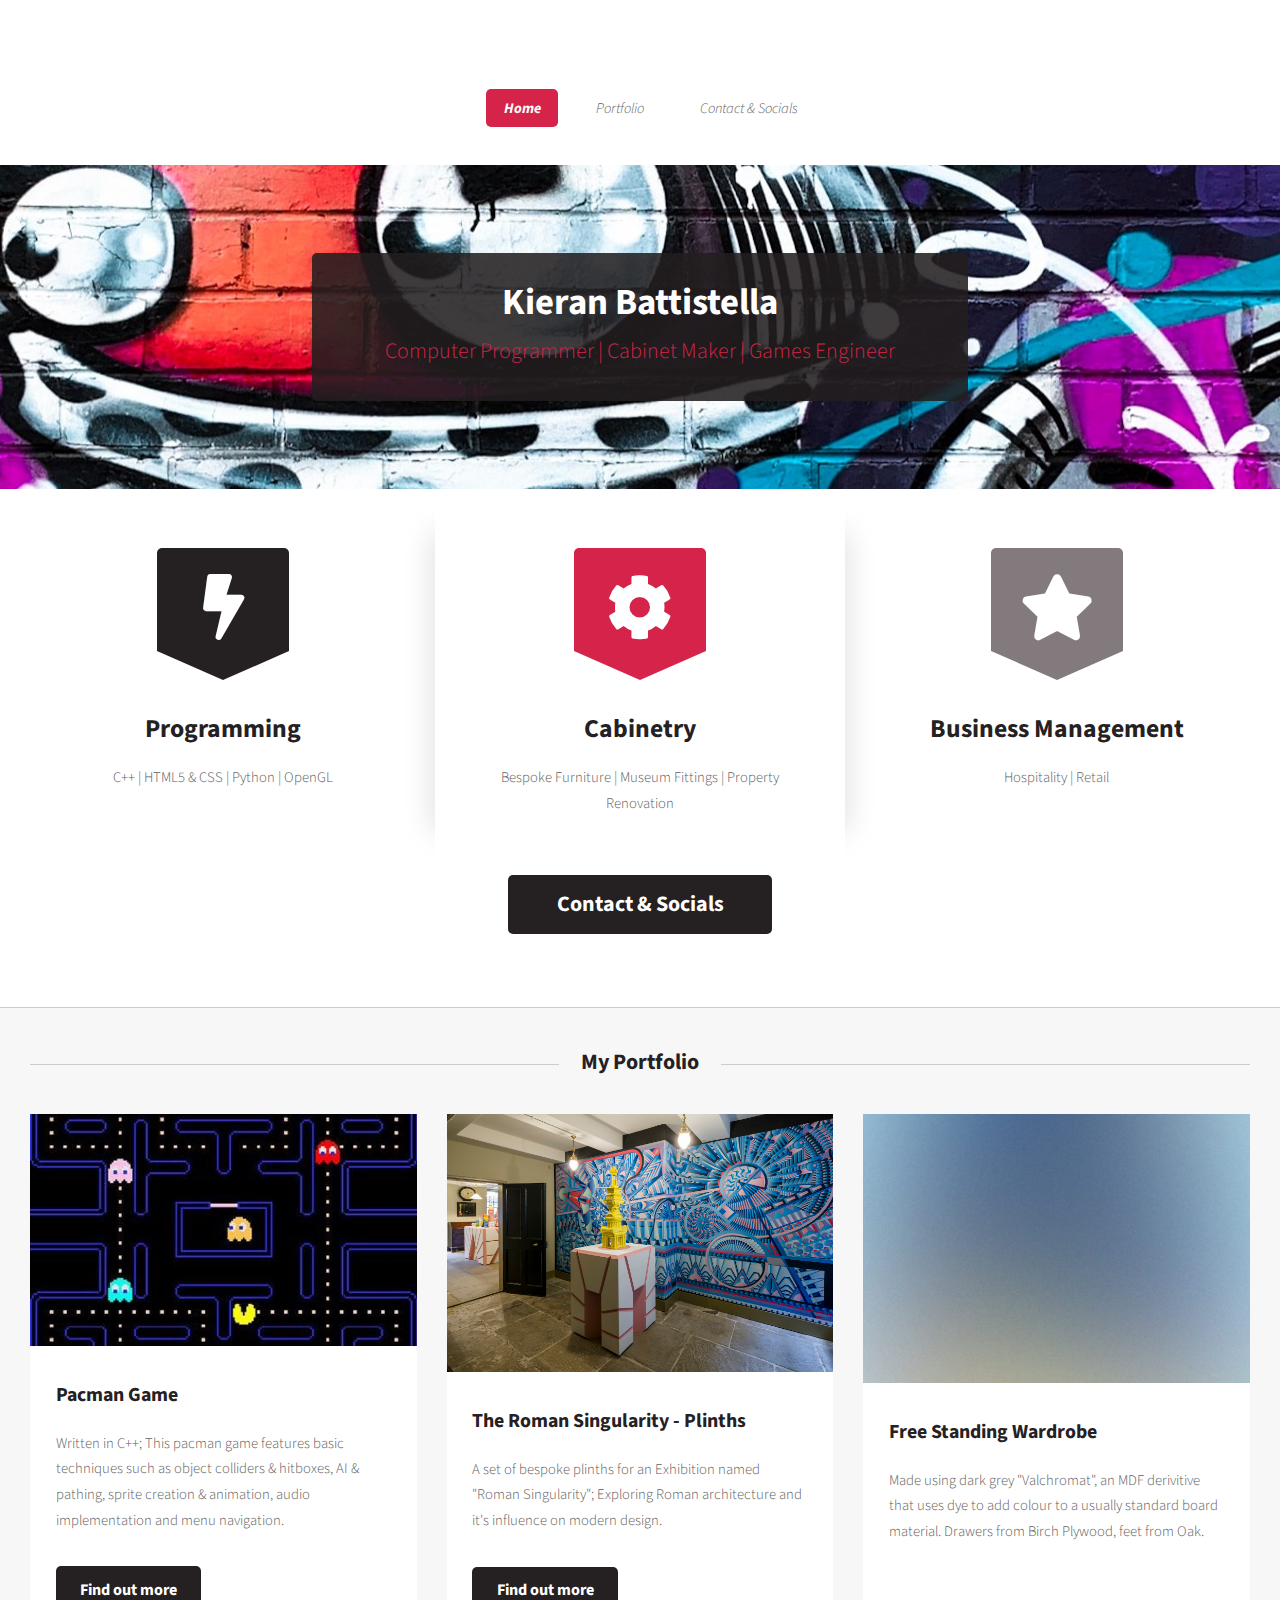
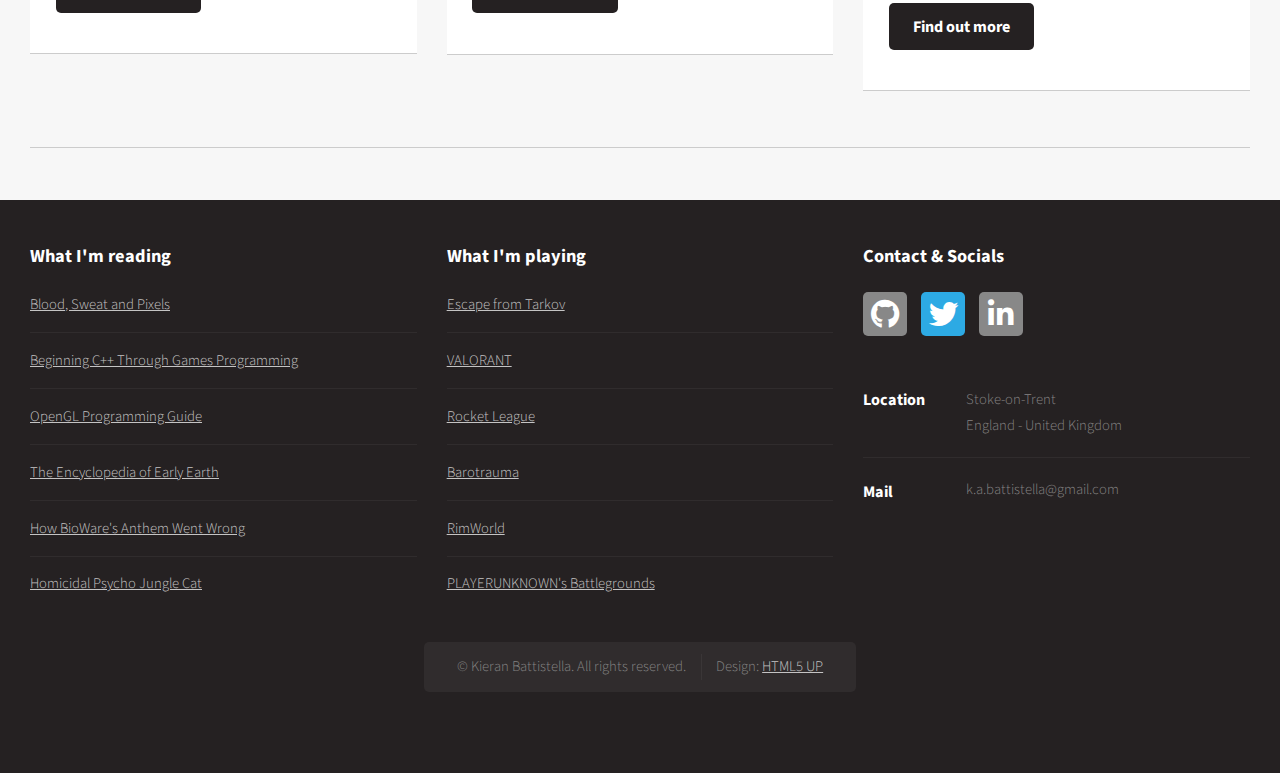
==== index.html @ e9d330db "Update index.html" ====
<!DOCTYPE HTML>
<!--
	Dopetrope by HTML5 UP
	html5up.net | @ajlkn
	Free for personal and commercial use under the CCA 3.0 license (html5up.net/license)
-->
<html>
	<head>
		<title>Kieran Battistella</title>
		<meta charset="utf-8" />
		<meta name="viewport" content="width=device-width, initial-scale=1, user-scalable=no" />
		<link rel="stylesheet" href="assets/css/main.css" />
	</head>
	<body class="homepage is-preload">
		<div id="page-wrapper">

			<!-- Header -->
				<section id="header">

					<!-- Logo -->
						<!--<h1><a href="index.html">Kieran Battistella</a></h1>-->

					<!-- Nav -->
						<nav id="nav">
							<ul>
								<li class="current"><a href="index.html">Home</a></li>
								<li>
									<a href="#portfolio link">Portfolio</a>
									<ul>
										<li><a href="pacman.html">Pacman Game - C++</a></li>
										<li><a href="romansingularity.html">The Roman Singularity - Plinths</a></li>
										<li>
											<a href="#">Other Cabinetry Endeavours</a>
											<ul>
												<li><a href="kitchensolution.html">Kitchen Solution</a></li>
												<li><a href="wardrobe1.html">Free-standing Wardrobe</a></li>
												<li><a href="workstation.html">Workstation Solution</a></li>
											</ul>
										</li>
									</ul>
								</li>
								<li><a href="#contact link">Contact & Socials</a></li>
							</ul>
						</nav>

					<!-- Banner -->
						<section id="banner">
							<header>
								<h2>Kieran Battistella</h2>
								<p>Computer Programmer | Cabinet Maker | Games Engineer</p>
							</header>
						</section>

					<!-- Intro -->
						<section id="intro" class="container">
							<div class="row">
								<div class="col-4 col-12-medium">
									<section class="first">
										<i class="icon solid featured alt fa-bolt"></i>
										<header>
											<h2>Programming</h2>
										</header>
										<p>C++ | HTML5 & CSS | Python | OpenGL</p>
									</section>
								</div>
								<div class="col-4 col-12-medium">
									<section class="middle">
										<i class="icon solid featured fa-cog"></i>
										<header>
											<h2>Cabinetry</h2>
										</header>
										<p>Bespoke Furniture | Museum Fittings | Property Renovation</p>
									</section>
								</div>
								<div class="col-4 col-12-medium">
									<section class="last">
										<i class="icon solid featured alt2 fa-star"></i>
										<header>
											<h2>Business Management</h2>
										</header>
										<p>Hospitality | Retail</p>
									</section>
								</div>
							</div>
							<footer>
								<ul class="actions">
									<li><a href="#contact link" class="button alt large">Contact & Socials</a></li>
								</ul>
							</footer>
						</section>

				</section>

			<!-- Main -->
				<section id="main">
					<div class="container">
						<div class="row">
							<div class="col-12">
								<a id="portfolio link"></a>
								<!-- Portfolio -->
									<section>
										<header class="major">
											<h2>My Portfolio</h2>
										</header>
										<div class="row">
											<div class="col-4 col-6-medium col-12-small">
												<section class="box">
													<a href="pacman.html" class="image featured"><img src="images/pacmantemp.jpg" alt="" /></a>
													<header>
														<h3>Pacman Game</h3>
													</header>
													<p>Written in C++; This pacman game features basic techniques such as object colliders & hitboxes, AI & pathing, sprite creation & animation, audio implementation and menu navigation.</p>
													<footer>
														<ul class="actions">
															<li><a href="pacman.html" class="button alt">Find out more</a></li>
														</ul>
													</footer>
												</section>
											</div>
											<div class="col-4 col-6-medium col-12-small">
												<section class="box">
													<a href="romansingularity.html" class="image featured"><img src="images/ggardner-9320.jpg" alt="" /></a>
													<header>
														<h3>The Roman Singularity - Plinths</h3>
													</header>
													<p>A set of bespoke plinths for an Exhibition named "Roman Singularity"; Exploring Roman architecture and it's influence on modern design.</p>
													<footer>
														<ul class="actions">
															<li><a href="romansingularity.html" class="button alt">Find out more</a></li>
														</ul>
													</footer>
												</section>
											</div>
											<div class="col-4 col-6-medium col-12-small">
												<section class="box">
													<a href="wardrobe1.html" class="image featured"><img src="images/pic04.jpg" alt="" /></a>
													<header>
														<h3>Free Standing Wardrobe</h3>
													</header>
													<p>
														Made using dark grey "Valchromat", an MDF derivitive that uses dye to add colour to a usually standard board material. Drawers from Birch Plywood, feet from Oak.<br>
														<br>
													</p>
													<footer>
														<ul class="actions">
															<li><a href="wardrobe1.html" class="button alt">Find out more</a></li>
														</ul>
													</footer>
												</section>
											</div>
										</div>
									</section>

							</div>
							<div class="col-12">

								<!-- Blog -->
									<section>
										<header class="major">
											
										</div>
									</section>

							</div>
						</div>
					</div>
				</section>

			<!-- Footer -->
			<a id="contact link"></a>
				<section id="footer">
					<div class="container">
						<div class="row">
							<div class="col-4 col-6-medium col-12-small">
								<section>
									<header>
										<h2>What I'm reading</h2>
									</header>
									<ul class="divided">
										<li><a href="https://www.waterstones.com/book/blood-sweat-and-pixels/jason-schreier/9780062651235">Blood, Sweat and Pixels</a></li>
										<li><a href="https://www.waterstones.com/book/beginning-c-through-game-programming/michael-dawson/9781305109919">Beginning C++ Through Games Programming</a></li>
										<li><a href="https://www.waterstones.com/book/opengl-programming-guide/john-m-kessenich/graham-m-sellers/9780134495491">OpenGL Programming Guide</a></li>
										<li><a href="https://www.waterstones.com/book/the-encyclopedia-of-early-earth/isabel-greenberg/9780224097192">The Encyclopedia of Early Earth</a></li>
										<li><a href="https://kotaku.com/how-biowares-anthem-went-wrong-1833731964">How BioWare's Anthem Went Wrong</a></li>
										<li><a href="https://www.waterstones.com/book/homicidal-psycho-jungle-cat/bill-watterson/bill-watterson/9780751511277">Homicidal Psycho Jungle Cat</a></li>
									</ul>
								</section>
							</div>
							<div class="col-4 col-6-medium col-12-small">
								<section>
									<header>
										<h2>What I'm playing</h2>
									</header>
									<ul class="divided">
										<li><a href="https://www.escapefromtarkov.com/">Escape from Tarkov</a></li>
										<li><a href="https://playvalorant.com/en-gb/">VALORANT</a></li>
										<li><a href="https://www.rocketleague.com/">Rocket League</a></li>
										<li><a href="https://barotraumagame.com/">Barotrauma</a></li>
										<li><a href="https://rimworldgame.com/">RimWorld</a></li>
										<li><a href="https://www.pubg.com/">PLAYERUNKNOWN's Battlegrounds</a></li>
									</ul>
								</section>
							</div>
							<div class="col-4 col-12-medium">
								<section>
									<header>
										<h2>Contact & Socials</h2>
									</header>
									<ul class="social">
										<li><a class="icon brands fa-github" href="https://github.com/kbattistella"><span class="label">Github</span></a></li>
										<li><a class="icon brands fa-twitter" href="https://twitter.com/party3gg"><span class="label">Twitter</span></a></li>
										<li><a class="icon brands fa-linkedin-in" href="https://www.linkedin.com/in/kabattistella/"><span class="label">LinkedIn</span></a></li>
									</ul>
									<ul class="contact">
										<li>
											<h3>Location</h3>
											<p>
												Stoke-on-Trent<br />
												England - United Kingdom<br />
											</p>
										</li>
										<li>
											<h3>Mail</h3>
											<p>k.a.battistella@gmail.com</p>
										</li>
									</ul>
								</section>
							</div>
							<div class="col-12">

								<!-- Copyright -->
									<div id="copyright">
										<ul class="links">
											<li>&copy; Kieran Battistella. All rights reserved.</li><li>Design: <a href="http://html5up.net">HTML5 UP</a></li>
										</ul>
									</div>

							</div>
						</div>
					</div>
				</section>

		</div>

		<!-- Scripts -->
			<script src="assets/js/jquery.min.js"></script>
			<script src="assets/js/jquery.dropotron.min.js"></script>
			<script src="assets/js/browser.min.js"></script>
			<script src="assets/js/breakpoints.min.js"></script>
			<script src="assets/js/util.js"></script>
			<script src="assets/js/main.js"></script>

	</body>
</html>
---- assets/css/main.css ----
@import url("fontawesome-all.min.css");
@import url("https://fonts.googleapis.com/css?family=Source+Sans+Pro:300,400,700,900,300italic");

/*
	Dopetrope by HTML5 UP
	html5up.net | @ajlkn
	Free for personal and commercial use under the CCA 3.0 license (html5up.net/license)
*/

html, body, div, span, applet, object,
iframe, h1, h2, h3, h4, h5, h6, p, blockquote,
pre, a, abbr, acronym, address, big, cite,
code, del, dfn, em, img, ins, kbd, q, s, samp,
small, strike, strong, sub, sup, tt, var, b,
u, i, center, dl, dt, dd, ol, ul, li, fieldset,
form, label, legend, table, caption, tbody,
tfoot, thead, tr, th, td, article, aside,
canvas, details, embed, figure, figcaption,
footer, header, hgroup, menu, nav, output, ruby,
section, summary, time, mark, audio, video {
	margin: 0;
	padding: 0;
	border: 0;
	font-size: 100%;
	font: inherit;
	vertical-align: baseline;}

article, aside, details, figcaption, figure,
footer, header, hgroup, menu, nav, section {
	display: block;}

body {
	line-height: 1;
}

ol, ul {
	list-style: none;
}

blockquote, q {
	quotes: none;
}

	blockquote:before, blockquote:after, q:before, q:after {
		content: '';
		content: none;
	}

table {
	border-collapse: collapse;
	border-spacing: 0;
}

body {
	-webkit-text-size-adjust: none;
}

mark {
	background-color: transparent;
	color: inherit;
}

input::-moz-focus-inner {
	border: 0;
	padding: 0;
}

input, select, textarea {
	-moz-appearance: none;
	-webkit-appearance: none;
	-ms-appearance: none;
	appearance: none;
}

/* Basic */

	html {
		box-sizing: border-box;
	}

	*, *:before, *:after {
		box-sizing: inherit;
	}

	body {
		background: #252122;
		background-image: url("images/bg02.png");
	}

		body.is-preload *, body.is-preload *:before, body.is-preload *:after {
			-moz-animation: none !important;
			-webkit-animation: none !important;
			-ms-animation: none !important;
			animation: none !important;
			-moz-transition: none !important;
			-webkit-transition: none !important;
			-ms-transition: none !important;
			transition: none !important;
		}

	body, input, textarea, select {
		font-family: 'Source Sans Pro';
		font-weight: 300;
		color: #5d5d5d;
		font-size: 14pt;
		line-height: 1.75em;
	}

	strong, b {
		color: #252122;
		font-weight: 400;
	}

	i, em {
		font-style: italic;
	}

	sub {
		position: relative;
		top: 0.5em;
		font-size: 0.8em;
	}

	sup {
		position: relative;
		top: -0.5em;
		font-size: 0.8em;
	}

	blockquote {
		border-left: solid 0.75em #dddddd;
		padding: 1em 0 1em 1.5em;
		font-style: italic;
	}

	h1, h2, h3, h4, h5, h6 {
		color: #252122;
		font-weight: 700;
	}

	h1 a, h2 a, h3 a, h4 a, h5 a, h6 a {
		color: inherit;
		text-decoration: none;
	}

	h2 {
		font-size: 1.5em;
	}

	h3 {
		font-size: 1.35em;
	}

	a {
		color: #d52349;
		text-decoration: underline;
	}

		a:hover {
			text-decoration: none;
		}

	br.clear {
		clear: both;
	}

	hr {
		border: 0;
		border-top: solid 1px #dddddd;
		height: 1px;
		margin: 2em 0 2em 0;
	}

	p, ul, ol, dl, table {
		margin-bottom: 2em;
	}

/* Container */

	.container {
		margin: 0 auto;
		max-width: 100%;
		width: 70em;
	}

		@media screen and (max-width: 1680px) {

			.container {
				width: 70em;
			}

		}

		@media screen and (max-width: 1280px) {

			.container {
				width: calc(100% - 60px);
			}

		}

		@media screen and (max-width: 980px) {

			.container {
				width: calc(100% - 80px);
			}

		}

		@media screen and (max-width: 736px) {

			.container {
				width: calc(100% - 40px);
			}

		}

/* Row */

	.row {
		display: flex;
		flex-wrap: wrap;
		box-sizing: border-box;
		align-items: stretch;
	}

		.row > * {
			box-sizing: border-box;
		}

		.row.gtr-uniform > * > :last-child {
			margin-bottom: 0;
		}

		.row.aln-left {
			justify-content: flex-start;
		}

		.row.aln-center {
			justify-content: center;
		}

		.row.aln-right {
			justify-content: flex-end;
		}

		.row.aln-top {
			align-items: flex-start;
		}

		.row.aln-middle {
			align-items: center;
		}

		.row.aln-bottom {
			align-items: flex-end;
		}

		.row > .imp {
			order: -1;
		}

		.row > .col-1 {
			width: 8.33333%;
		}

		.row > .off-1 {
			margin-left: 8.33333%;
		}

		.row > .col-2 {
			width: 16.66667%;
		}

		.row > .off-2 {
			margin-left: 16.66667%;
		}

		.row > .col-3 {
			width: 25%;
		}

		.row > .off-3 {
			margin-left: 25%;
		}

		.row > .col-4 {
			width: 33.33333%;
		}

		.row > .off-4 {
			margin-left: 33.33333%;
		}

		.row > .col-5 {
			width: 41.66667%;
		}

		.row > .off-5 {
			margin-left: 41.66667%;
		}

		.row > .col-6 {
			width: 50%;
		}

		.row > .off-6 {
			margin-left: 50%;
		}

		.row > .col-7 {
			width: 58.33333%;
		}

		.row > .off-7 {
			margin-left: 58.33333%;
		}

		.row > .col-8 {
			width: 66.66667%;
		}

		.row > .off-8 {
			margin-left: 66.66667%;
		}

		.row > .col-9 {
			width: 75%;
		}

		.row > .off-9 {
			margin-left: 75%;
		}

		.row > .col-10 {
			width: 83.33333%;
		}

		.row > .off-10 {
			margin-left: 83.33333%;
		}

		.row > .col-11 {
			width: 91.66667%;
		}

		.row > .off-11 {
			margin-left: 91.66667%;
		}

		.row > .col-12 {
			width: 100%;
		}

		.row > .off-12 {
			margin-left: 100%;
		}

		.row.gtr-0 {
			margin-top: 0px;
			margin-left: 0px;
		}

			.row.gtr-0 > * {
				padding: 0px 0 0 0px;
			}

			.row.gtr-0.gtr-uniform {
				margin-top: 0px;
			}

				.row.gtr-0.gtr-uniform > * {
					padding-top: 0px;
				}

		.row.gtr-25 {
			margin-top: -12.5px;
			margin-left: -12.5px;
		}

			.row.gtr-25 > * {
				padding: 12.5px 0 0 12.5px;
			}

			.row.gtr-25.gtr-uniform {
				margin-top: -12.5px;
			}

				.row.gtr-25.gtr-uniform > * {
					padding-top: 12.5px;
				}

		.row.gtr-50 {
			margin-top: -25px;
			margin-left: -25px;
		}

			.row.gtr-50 > * {
				padding: 25px 0 0 25px;
			}

			.row.gtr-50.gtr-uniform {
				margin-top: -25px;
			}

				.row.gtr-50.gtr-uniform > * {
					padding-top: 25px;
				}

		.row {
			margin-top: -50px;
			margin-left: -50px;
		}

			.row > * {
				padding: 50px 0 0 50px;
			}

			.row.gtr-uniform {
				margin-top: -50px;
			}

				.row.gtr-uniform > * {
					padding-top: 50px;
				}

		.row.gtr-150 {
			margin-top: -75px;
			margin-left: -75px;
		}

			.row.gtr-150 > * {
				padding: 75px 0 0 75px;
			}

			.row.gtr-150.gtr-uniform {
				margin-top: -75px;
			}

				.row.gtr-150.gtr-uniform > * {
					padding-top: 75px;
				}

		.row.gtr-200 {
			margin-top: -100px;
			margin-left: -100px;
		}

			.row.gtr-200 > * {
				padding: 100px 0 0 100px;
			}

			.row.gtr-200.gtr-uniform {
				margin-top: -100px;
			}

				.row.gtr-200.gtr-uniform > * {
					padding-top: 100px;
				}

		@media screen and (max-width: 1680px) {

			.row {
				display: flex;
				flex-wrap: wrap;
				box-sizing: border-box;
				align-items: stretch;
			}

				.row > * {
					box-sizing: border-box;
				}

				.row.gtr-uniform > * > :last-child {
					margin-bottom: 0;
				}

				.row.aln-left {
					justify-content: flex-start;
				}

				.row.aln-center {
					justify-content: center;
				}

				.row.aln-right {
					justify-content: flex-end;
				}

				.row.aln-top {
					align-items: flex-start;
				}

				.row.aln-middle {
					align-items: center;
				}

				.row.aln-bottom {
					align-items: flex-end;
				}

				.row > .imp-xlarge {
					order: -1;
				}

				.row > .col-1-xlarge {
					width: 8.33333%;
				}

				.row > .off-1-xlarge {
					margin-left: 8.33333%;
				}

				.row > .col-2-xlarge {
					width: 16.66667%;
				}

				.row > .off-2-xlarge {
					margin-left: 16.66667%;
				}

				.row > .col-3-xlarge {
					width: 25%;
				}

				.row > .off-3-xlarge {
					margin-left: 25%;
				}

				.row > .col-4-xlarge {
					width: 33.33333%;
				}

				.row > .off-4-xlarge {
					margin-left: 33.33333%;
				}

				.row > .col-5-xlarge {
					width: 41.66667%;
				}

				.row > .off-5-xlarge {
					margin-left: 41.66667%;
				}

				.row > .col-6-xlarge {
					width: 50%;
				}

				.row > .off-6-xlarge {
					margin-left: 50%;
				}

				.row > .col-7-xlarge {
					width: 58.33333%;
				}

				.row > .off-7-xlarge {
					margin-left: 58.33333%;
				}

				.row > .col-8-xlarge {
					width: 66.66667%;
				}

				.row > .off-8-xlarge {
					margin-left: 66.66667%;
				}

				.row > .col-9-xlarge {
					width: 75%;
				}

				.row > .off-9-xlarge {
					margin-left: 75%;
				}

				.row > .col-10-xlarge {
					width: 83.33333%;
				}

				.row > .off-10-xlarge {
					margin-left: 83.33333%;
				}

				.row > .col-11-xlarge {
					width: 91.66667%;
				}

				.row > .off-11-xlarge {
					margin-left: 91.66667%;
				}

				.row > .col-12-xlarge {
					width: 100%;
				}

				.row > .off-12-xlarge {
					margin-left: 100%;
				}

				.row.gtr-0 {
					margin-top: 0px;
					margin-left: 0px;
				}

					.row.gtr-0 > * {
						padding: 0px 0 0 0px;
					}

					.row.gtr-0.gtr-uniform {
						margin-top: 0px;
					}

						.row.gtr-0.gtr-uniform > * {
							padding-top: 0px;
						}

				.row.gtr-25 {
					margin-top: -12.5px;
					margin-left: -12.5px;
				}

					.row.gtr-25 > * {
						padding: 12.5px 0 0 12.5px;
					}

					.row.gtr-25.gtr-uniform {
						margin-top: -12.5px;
					}

						.row.gtr-25.gtr-uniform > * {
							padding-top: 12.5px;
						}

				.row.gtr-50 {
					margin-top: -25px;
					margin-left: -25px;
				}

					.row.gtr-50 > * {
						padding: 25px 0 0 25px;
					}

					.row.gtr-50.gtr-uniform {
						margin-top: -25px;
					}

						.row.gtr-50.gtr-uniform > * {
							padding-top: 25px;
						}

				.row {
					margin-top: -50px;
					margin-left: -50px;
				}

					.row > * {
						padding: 50px 0 0 50px;
					}

					.row.gtr-uniform {
						margin-top: -50px;
					}

						.row.gtr-uniform > * {
							padding-top: 50px;
						}

				.row.gtr-150 {
					margin-top: -75px;
					margin-left: -75px;
				}

					.row.gtr-150 > * {
						padding: 75px 0 0 75px;
					}

					.row.gtr-150.gtr-uniform {
						margin-top: -75px;
					}

						.row.gtr-150.gtr-uniform > * {
							padding-top: 75px;
						}

				.row.gtr-200 {
					margin-top: -100px;
					margin-left: -100px;
				}

					.row.gtr-200 > * {
						padding: 100px 0 0 100px;
					}

					.row.gtr-200.gtr-uniform {
						margin-top: -100px;
					}

						.row.gtr-200.gtr-uniform > * {
							padding-top: 100px;
						}

		}

		@media screen and (max-width: 1280px) {

			.row {
				display: flex;
				flex-wrap: wrap;
				box-sizing: border-box;
				align-items: stretch;
			}

				.row > * {
					box-sizing: border-box;
				}

				.row.gtr-uniform > * > :last-child {
					margin-bottom: 0;
				}

				.row.aln-left {
					justify-content: flex-start;
				}

				.row.aln-center {
					justify-content: center;
				}

				.row.aln-right {
					justify-content: flex-end;
				}

				.row.aln-top {
					align-items: flex-start;
				}

				.row.aln-middle {
					align-items: center;
				}

				.row.aln-bottom {
					align-items: flex-end;
				}

				.row > .imp-large {
					order: -1;
				}

				.row > .col-1-large {
					width: 8.33333%;
				}

				.row > .off-1-large {
					margin-left: 8.33333%;
				}

				.row > .col-2-large {
					width: 16.66667%;
				}

				.row > .off-2-large {
					margin-left: 16.66667%;
				}

				.row > .col-3-large {
					width: 25%;
				}

				.row > .off-3-large {
					margin-left: 25%;
				}

				.row > .col-4-large {
					width: 33.33333%;
				}

				.row > .off-4-large {
					margin-left: 33.33333%;
				}

				.row > .col-5-large {
					width: 41.66667%;
				}

				.row > .off-5-large {
					margin-left: 41.66667%;
				}

				.row > .col-6-large {
					width: 50%;
				}

				.row > .off-6-large {
					margin-left: 50%;
				}

				.row > .col-7-large {
					width: 58.33333%;
				}

				.row > .off-7-large {
					margin-left: 58.33333%;
				}

				.row > .col-8-large {
					width: 66.66667%;
				}

				.row > .off-8-large {
					margin-left: 66.66667%;
				}

				.row > .col-9-large {
					width: 75%;
				}

				.row > .off-9-large {
					margin-left: 75%;
				}

				.row > .col-10-large {
					width: 83.33333%;
				}

				.row > .off-10-large {
					margin-left: 83.33333%;
				}

				.row > .col-11-large {
					width: 91.66667%;
				}

				.row > .off-11-large {
					margin-left: 91.66667%;
				}

				.row > .col-12-large {
					width: 100%;
				}

				.row > .off-12-large {
					margin-left: 100%;
				}

				.row.gtr-0 {
					margin-top: 0px;
					margin-left: 0px;
				}

					.row.gtr-0 > * {
						padding: 0px 0 0 0px;
					}

					.row.gtr-0.gtr-uniform {
						margin-top: 0px;
					}

						.row.gtr-0.gtr-uniform > * {
							padding-top: 0px;
						}

				.row.gtr-25 {
					margin-top: -7.5px;
					margin-left: -7.5px;
				}

					.row.gtr-25 > * {
						padding: 7.5px 0 0 7.5px;
					}

					.row.gtr-25.gtr-uniform {
						margin-top: -7.5px;
					}

						.row.gtr-25.gtr-uniform > * {
							padding-top: 7.5px;
						}

				.row.gtr-50 {
					margin-top: -15px;
					margin-left: -15px;
				}

					.row.gtr-50 > * {
						padding: 15px 0 0 15px;
					}

					.row.gtr-50.gtr-uniform {
						margin-top: -15px;
					}

						.row.gtr-50.gtr-uniform > * {
							padding-top: 15px;
						}

				.row {
					margin-top: -30px;
					margin-left: -30px;
				}

					.row > * {
						padding: 30px 0 0 30px;
					}

					.row.gtr-uniform {
						margin-top: -30px;
					}

						.row.gtr-uniform > * {
							padding-top: 30px;
						}

				.row.gtr-150 {
					margin-top: -45px;
					margin-left: -45px;
				}

					.row.gtr-150 > * {
						padding: 45px 0 0 45px;
					}

					.row.gtr-150.gtr-uniform {
						margin-top: -45px;
					}

						.row.gtr-150.gtr-uniform > * {
							padding-top: 45px;
						}

				.row.gtr-200 {
					margin-top: -60px;
					margin-left: -60px;
				}

					.row.gtr-200 > * {
						padding: 60px 0 0 60px;
					}

					.row.gtr-200.gtr-uniform {
						margin-top: -60px;
					}

						.row.gtr-200.gtr-uniform > * {
							padding-top: 60px;
						}

		}

		@media screen and (max-width: 980px) {

			.row {
				display: flex;
				flex-wrap: wrap;
				box-sizing: border-box;
				align-items: stretch;
			}

				.row > * {
					box-sizing: border-box;
				}

				.row.gtr-uniform > * > :last-child {
					margin-bottom: 0;
				}

				.row.aln-left {
					justify-content: flex-start;
				}

				.row.aln-center {
					justify-content: center;
				}

				.row.aln-right {
					justify-content: flex-end;
				}

				.row.aln-top {
					align-items: flex-start;
				}

				.row.aln-middle {
					align-items: center;
				}

				.row.aln-bottom {
					align-items: flex-end;
				}

				.row > .imp-medium {
					order: -1;
				}

				.row > .col-1-medium {
					width: 8.33333%;
				}

				.row > .off-1-medium {
					margin-left: 8.33333%;
				}

				.row > .col-2-medium {
					width: 16.66667%;
				}

				.row > .off-2-medium {
					margin-left: 16.66667%;
				}

				.row > .col-3-medium {
					width: 25%;
				}

				.row > .off-3-medium {
					margin-left: 25%;
				}

				.row > .col-4-medium {
					width: 33.33333%;
				}

				.row > .off-4-medium {
					margin-left: 33.33333%;
				}

				.row > .col-5-medium {
					width: 41.66667%;
				}

				.row > .off-5-medium {
					margin-left: 41.66667%;
				}

				.row > .col-6-medium {
					width: 50%;
				}

				.row > .off-6-medium {
					margin-left: 50%;
				}

				.row > .col-7-medium {
					width: 58.33333%;
				}

				.row > .off-7-medium {
					margin-left: 58.33333%;
				}

				.row > .col-8-medium {
					width: 66.66667%;
				}

				.row > .off-8-medium {
					margin-left: 66.66667%;
				}

				.row > .col-9-medium {
					width: 75%;
				}

				.row > .off-9-medium {
					margin-left: 75%;
				}

				.row > .col-10-medium {
					width: 83.33333%;
				}

				.row > .off-10-medium {
					margin-left: 83.33333%;
				}

				.row > .col-11-medium {
					width: 91.66667%;
				}

				.row > .off-11-medium {
					margin-left: 91.66667%;
				}

				.row > .col-12-medium {
					width: 100%;
				}

				.row > .off-12-medium {
					margin-left: 100%;
				}

				.row.gtr-0 {
					margin-top: 0px;
					margin-left: 0px;
				}

					.row.gtr-0 > * {
						padding: 0px 0 0 0px;
					}

					.row.gtr-0.gtr-uniform {
						margin-top: 0px;
					}

						.row.gtr-0.gtr-uniform > * {
							padding-top: 0px;
						}

				.row.gtr-25 {
					margin-top: -10px;
					margin-left: -10px;
				}

					.row.gtr-25 > * {
						padding: 10px 0 0 10px;
					}

					.row.gtr-25.gtr-uniform {
						margin-top: -10px;
					}

						.row.gtr-25.gtr-uniform > * {
							padding-top: 10px;
						}

				.row.gtr-50 {
					margin-top: -20px;
					margin-left: -20px;
				}

					.row.gtr-50 > * {
						padding: 20px 0 0 20px;
					}

					.row.gtr-50.gtr-uniform {
						margin-top: -20px;
					}

						.row.gtr-50.gtr-uniform > * {
							padding-top: 20px;
						}

				.row {
					margin-top: -40px;
					margin-left: -40px;
				}

					.row > * {
						padding: 40px 0 0 40px;
					}

					.row.gtr-uniform {
						margin-top: -40px;
					}

						.row.gtr-uniform > * {
							padding-top: 40px;
						}

				.row.gtr-150 {
					margin-top: -60px;
					margin-left: -60px;
				}

					.row.gtr-150 > * {
						padding: 60px 0 0 60px;
					}

					.row.gtr-150.gtr-uniform {
						margin-top: -60px;
					}

						.row.gtr-150.gtr-uniform > * {
							padding-top: 60px;
						}

				.row.gtr-200 {
					margin-top: -80px;
					margin-left: -80px;
				}

					.row.gtr-200 > * {
						padding: 80px 0 0 80px;
					}

					.row.gtr-200.gtr-uniform {
						margin-top: -80px;
					}

						.row.gtr-200.gtr-uniform > * {
							padding-top: 80px;
						}

		}

		@media screen and (max-width: 736px) {

			.row {
				display: flex;
				flex-wrap: wrap;
				box-sizing: border-box;
				align-items: stretch;
			}

				.row > * {
					box-sizing: border-box;
				}

				.row.gtr-uniform > * > :last-child {
					margin-bottom: 0;
				}

				.row.aln-left {
					justify-content: flex-start;
				}

				.row.aln-center {
					justify-content: center;
				}

				.row.aln-right {
					justify-content: flex-end;
				}

				.row.aln-top {
					align-items: flex-start;
				}

				.row.aln-middle {
					align-items: center;
				}

				.row.aln-bottom {
					align-items: flex-end;
				}

				.row > .imp-small {
					order: -1;
				}

				.row > .col-1-small {
					width: 8.33333%;
				}

				.row > .off-1-small {
					margin-left: 8.33333%;
				}

				.row > .col-2-small {
					width: 16.66667%;
				}

				.row > .off-2-small {
					margin-left: 16.66667%;
				}

				.row > .col-3-small {
					width: 25%;
				}

				.row > .off-3-small {
					margin-left: 25%;
				}

				.row > .col-4-small {
					width: 33.33333%;
				}

				.row > .off-4-small {
					margin-left: 33.33333%;
				}

				.row > .col-5-small {
					width: 41.66667%;
				}

				.row > .off-5-small {
					margin-left: 41.66667%;
				}

				.row > .col-6-small {
					width: 50%;
				}

				.row > .off-6-small {
					margin-left: 50%;
				}

				.row > .col-7-small {
					width: 58.33333%;
				}

				.row > .off-7-small {
					margin-left: 58.33333%;
				}

				.row > .col-8-small {
					width: 66.66667%;
				}

				.row > .off-8-small {
					margin-left: 66.66667%;
				}

				.row > .col-9-small {
					width: 75%;
				}

				.row > .off-9-small {
					margin-left: 75%;
				}

				.row > .col-10-small {
					width: 83.33333%;
				}

				.row > .off-10-small {
					margin-left: 83.33333%;
				}

				.row > .col-11-small {
					width: 91.66667%;
				}

				.row > .off-11-small {
					margin-left: 91.66667%;
				}

				.row > .col-12-small {
					width: 100%;
				}

				.row > .off-12-small {
					margin-left: 100%;
				}

				.row.gtr-0 {
					margin-top: 0px;
					margin-left: 0px;
				}

					.row.gtr-0 > * {
						padding: 0px 0 0 0px;
					}

					.row.gtr-0.gtr-uniform {
						margin-top: 0px;
					}

						.row.gtr-0.gtr-uniform > * {
							padding-top: 0px;
						}

				.row.gtr-25 {
					margin-top: -5px;
					margin-left: -5px;
				}

					.row.gtr-25 > * {
						padding: 5px 0 0 5px;
					}

					.row.gtr-25.gtr-uniform {
						margin-top: -5px;
					}

						.row.gtr-25.gtr-uniform > * {
							padding-top: 5px;
						}

				.row.gtr-50 {
					margin-top: -10px;
					margin-left: -10px;
				}

					.row.gtr-50 > * {
						padding: 10px 0 0 10px;
					}

					.row.gtr-50.gtr-uniform {
						margin-top: -10px;
					}

						.row.gtr-50.gtr-uniform > * {
							padding-top: 10px;
						}

				.row {
					margin-top: -20px;
					margin-left: -20px;
				}

					.row > * {
						padding: 20px 0 0 20px;
					}

					.row.gtr-uniform {
						margin-top: -20px;
					}

						.row.gtr-uniform > * {
							padding-top: 20px;
						}

				.row.gtr-150 {
					margin-top: -30px;
					margin-left: -30px;
				}

					.row.gtr-150 > * {
						padding: 30px 0 0 30px;
					}

					.row.gtr-150.gtr-uniform {
						margin-top: -30px;
					}

						.row.gtr-150.gtr-uniform > * {
							padding-top: 30px;
						}

				.row.gtr-200 {
					margin-top: -40px;
					margin-left: -40px;
				}

					.row.gtr-200 > * {
						padding: 40px 0 0 40px;
					}

					.row.gtr-200.gtr-uniform {
						margin-top: -40px;
					}

						.row.gtr-200.gtr-uniform > * {
							padding-top: 40px;
						}

		}

/* Form */

	form label {
		display: block;
		color: #252122;
		font-weight: 400;
		margin: 0 0 0.5em 0;
	}

	form input[type=text],
	form input[type=email],
	form input[type=password],
	form select,
	form textarea {
		-webkit-appearance: none;
		display: block;
		border: 0;
		padding: 0.75em 1em;
		font-size: 1em;
		border-radius: 5px;
		border: solid 1px #dddddd;
		background: #fff;
		width: 100%;
	}

		form input[type=text]:focus,
		form input[type=email]:focus,
		form input[type=password]:focus,
		form select:focus,
		form textarea:focus {
			box-shadow: inset 0px 0px 1px 1px #43bff0;
		}

	form textarea {
		height: 15em;
	}

	form ::-webkit-input-placeholder {
		color: #555 !important;
	}

	form :-moz-placeholder {
		color: #555 !important;
	}

	form ::-moz-placeholder {
		color: #555 !important;
	}

	form :-ms-input-placeholder {
		color: #555 !important;
	}

	form ::-moz-focus-inner {
		border: 0;
	}

/* Tables */

	table {
		width: 100%;
	}

		table tr {
			border-top: solid 1px #dddddd;
		}

			table tr:first-child {
				border-top: 0;
			}

		table td {
			padding: 0.5em 1em 0.5em 1em;
		}

		table th {
			text-align: left;
			padding: 0.5em 1em 0.5em 1em;
			font-weight: 700;
			margin: 0 0 1em 0;
		}

		table thead {
			border-bottom: solid 2px #dddddd;
		}

/* Section/Article */

	section, article {
		margin-bottom: 2.5em;
	}

		section > :last-child, section:last-child, article > :last-child, article:last-child {
			margin-bottom: 0;
		}

	header {
		margin: 0 0 1.5em 0;
	}

		header > p {
			display: block;
			font-style: italic;
			margin: 0.5em 0 0 0;
			padding-bottom: 0.5em;
		}

		header.major {
			position: relative;
			text-align: center;
			border-top: solid 1px #ccc;
			top: 1em;
			margin: 0 0 3em 0;
		}

			header.major h2 {
				background: #fff;
				position: relative;
				top: -0.65em;
				display: inline;
				margin: 0;
				padding: 0 1em 0 1em;
			}

	footer {
		margin: 2.25em 0 0 0;
	}

/* Box */

	.box {
		background: #ffffff;
		border-bottom: solid 1px #ccc;
		padding: 2.75em 1.75em 2.75em 1.75em;
	}

		.box .image.featured {
			position: relative;
			width: auto;
			left: 1.75em;
			top: 1.75em;
			margin: -4.5em 0 4.25em -3.5em;
		}

		.box.post header {
			padding-top: 1em;
			margin: 0 0 2em 0;
		}

		.box.post h2 {
			font-size: 2.5em;
			letter-spacing: -0.015em;
		}

		.box.post header > p {
			margin-top: 1.25em;
			font-size: 1.25em;
		}

		.box footer ul.actions {
			margin-bottom: 0;
		}

/* Button */

	input[type="button"],
	input[type="submit"],
	input[type="reset"],
	button,
	.button {
		-webkit-appearance: none;
		display: inline-block;
		text-decoration: none;
		cursor: pointer;
		border: 0;
		border-radius: 5px;
		background: #d52349;
		color: #fff !important;
		font-weight: 700;
		outline: 0;
		font-size: 1.1em;
		padding: 0.65em 1.5em 0.65em 1.5em;
		text-align: center;
		-moz-transition: background-color .25s ease-in-out;
		-webkit-transition: background-color .25s ease-in-out;
		-ms-transition: background-color .25s ease-in-out;
		transition: background-color .25s ease-in-out;
	}

		input[type="button"]:hover,
		input[type="submit"]:hover,
		input[type="reset"]:hover,
		button:hover,
		.button:hover {
			background: #e53359;
		}

		input[type="button"]:active,
		input[type="submit"]:active,
		input[type="reset"]:active,
		button:active,
		.button:active {
			background: #c51349;
		}

		input[type="button"].alt,
		input[type="submit"].alt,
		input[type="reset"].alt,
		button.alt,
		.button.alt {
			background: #252122;
		}

			input[type="button"].alt:hover,
			input[type="submit"].alt:hover,
			input[type="reset"].alt:hover,
			button.alt:hover,
			.button.alt:hover {
				background: #353132;
			}

			input[type="button"].alt:active,
			input[type="submit"].alt:active,
			input[type="reset"].alt:active,
			button.alt:active,
			.button.alt:active {
				background: #151112;
			}

		input[type="button"].icon:before,
		input[type="submit"].icon:before,
		input[type="reset"].icon:before,
		button.icon:before,
		.button.icon:before {
			opacity: 0.35;
			position: relative;
			top: 0.05em;
			margin-right: 0.75em;
		}

		input[type="button"].large,
		input[type="submit"].large,
		input[type="reset"].large,
		button.large,
		.button.large {
			font-size: 1.5em;
			padding: 0.75em 1.5em 0.75em 1.5em;
		}

/* Image */

	.image {
		display: inline-block;
		outline: 0;
	}

		.image img {
			display: block;
			width: 100%;
		}

		.image.centered {
			display: block;
			margin: 0 0 2em 0;
		}

			.image.centered img {
				margin: 0 auto;
				width: auto;
			}

		.image.featured {
			display: block;
			width: 100%;
			margin: 0 0 2em 0;
		}

		.image.left {
			float: left;
			margin: 0 2em 2em 0;
		}

/* List */

	ul {
		list-style: disc;
		padding-left: 1em;
	}

		ul li {
			padding-left: 0.5em;
		}

	ol {
		list-style: decimal;
		padding-left: 1.25em;
	}

		ol li {
			padding-left: 0.25em;
		}

/* Actions */

	ul.actions {
		list-style: none;
		padding-left: 0;
	}

		ul.actions li {
			display: inline-block;
			margin-left: 1em;
			padding-left: 0;
		}

			ul.actions li:first-child {
				margin-left: 0;
			}

/* Links */

	ul.links {
		list-style: none;
		padding-left: 0;
	}

		ul.links li {
			display: inline-block;
			border-left: solid 1px rgba(255, 255, 255, 0.05);
			padding: 0 0 0 1em;
			margin: 0 0 0 1em;
		}

			ul.links li:first-child {
				border-left: 0;
				padding-left: 0;
				margin-left: 0;
			}

/* Contact */

	ul.contact {
		list-style: none;
		padding-left: 0;
	}

		ul.contact li {
			position: relative;
			border-top: solid 1px #ddd;
			padding: 1.3em 0 1.3em 7em;
		}

			ul.contact li h3 {
				position: absolute;
				left: 0;
				top: 1.3em;
				font-size: 1.1em;
			}

			ul.contact li p {
				margin: 0;
			}

			ul.contact li:first-child {
				padding-top: 0;
				border-top: 0;
			}

				ul.contact li:first-child h3 {
					top: 0;
				}

/* Dates */

	ul.dates {
		list-style: none;
		padding-left: 0;
	}

		ul.dates li {
			position: relative;
			border-top: solid 1px #ddd;
			padding: 1.3em 0 1.3em 6.75em;
		}

		ul.dates .date {
			display: block;
			position: absolute;
			left: 0;
			top: 1.3em;
			background-color: #d52349;
			height: 3.5em;
			text-align: center;
			color: #fff;
			line-height: 1em;
			border-top-left-radius: 5px;
			border-bottom-left-radius: 5px;
			padding: 0.5em 0.75em 0 1em;
		}

			ul.dates .date:after {
				content: '';
				position: absolute;
				bottom: 0;
				right: -1.2em;
				border-left: solid 1.25em #d52349;
				border-top: solid 1.8em transparent;
				border-bottom: solid 1.8em transparent;
			}

			ul.dates .date strong {
				display: block;
				font-size: 1.75em;
				padding-top: 0.15em;
			}

		ul.dates h3 {
			font-size: 1.1em;
		}

		ul.dates p {
			margin: 0;
		}

		ul.dates li:first-child {
			border-top: 0;
			padding-top: 0;
		}

			ul.dates li:first-child .date {
				top: 0;
			}

/* Divided */

	ul.divided {
		list-style: none;
		padding-left: 0;
	}

		ul.divided li {
			border-top: solid 1px #ddd;
			padding: 1em 0 1em 0;
		}

			ul.divided li:first-child {
				border-top: 0;
				padding-top: 0;
			}

/* Social */

	ul.social {
		list-style: none;
		padding-left: 0;
		overflow: hidden;
		cursor: default;
		margin: 0 0 3.25em 0;
	}

		ul.social li {
			display: inline-block;
			padding-left: 0;
			margin-left: 0.75em;
		}

			ul.social li:first-child {
				margin-left: 0;
			}

			ul.social li a {
				display: inline-block;
				width: 3em;
				height: 3em;
				text-align: center;
				border-radius: 5px;
				background: #888;
				-moz-transition: background-color .25s ease-in-out;
				-webkit-transition: background-color .25s ease-in-out;
				-ms-transition: background-color .25s ease-in-out;
				transition: background-color .25s ease-in-out;
			}

				ul.social li a:before {
					color: #fff;
					font-size: 2em;
					line-height: 1.5em;
				}

				ul.social li a.fa-facebook {
					background: #3c5a98;
				}

					ul.social li a.fa-facebook:hover {
						background: #4c6aa8;
					}

				ul.social li a.fa-twitter {
					background: #2daae4;
				}

					ul.social li a.fa-twitter:hover {
						background: #3dbaf4;
					}

				ul.social li a.fa-dribbble {
					background: #c4376b;
				}

					ul.social li a.fa-dribbble:hover {
						background: #d4477b;
					}

				ul.social li a.fa-linkedin {
					background: #006599;
				}

					ul.social li a.fa-linkedin:hover {
						background: #1075a9;
					}

				ul.social li a.fa-tumblr {
					background: #2b4661;
				}

					ul.social li a.fa-tumblr:hover {
						background: #3b5671;
					}

				ul.social li a.fa-google-plus {
					background: #da2713;
				}

					ul.social li a.fa-google-plus:hover {
						background: #ea3723;
					}

/* Icons */

	.icon {
		text-decoration: none;
		position: relative;
		text-decoration: none;
	}

		.icon:before {
			-moz-osx-font-smoothing: grayscale;
			-webkit-font-smoothing: antialiased;
			display: inline-block;
			font-style: normal;
			font-variant: normal;
			text-rendering: auto;
			line-height: 1;
			text-transform: none !important;
			font-family: 'Font Awesome 5 Free';
			font-weight: 400;
		}

		.icon.solid:before {
			font-weight: 900;
		}

		.icon.brands:before {
			font-family: 'Font Awesome 5 Brands';
		}

		.icon:before {
			line-height: inherit;
		}

		.icon > .label {
			display: none;
		}

		.icon.featured {
			position: relative;
			display: inline-block;
			background-color: #d52349;
			width: 9em;
			padding: 1.75em 0 0.75em 0;
			border-top-left-radius: 5px;
			border-top-right-radius: 5px;
			margin: 0 0 4.5em 0;
			cursor: default;
		}

			.icon.featured:before {
				font-size: 4.5em;
				line-height: 1em;
				color: #fff;
			}

			.icon.featured:after {
				content: '';
				position: absolute;
				bottom: -1.95em;
				left: 0;
				border-top: solid 2em #d52349;
				border-left: solid 4.5em transparent;
				border-right: solid 4.5em transparent;
			}

			.icon.featured.alt {
				background-color: #252122;
			}

				.icon.featured.alt:after {
					border-top-color: #252122;
				}

			.icon.featured.alt2 {
				background-color: #827a7c;
			}

				.icon.featured.alt2:after {
					border-top-color: #827a7c;
				}

/* Page Wrapper */

	#page-wrapper > section {
		margin-bottom: 0;
	}

/* Header */

	#header {
		position: relative;
		background: #ffffff;
		border-bottom: solid 1px #ccc;
		padding: 5em 0 4em 0;
		text-align: center;
	}

		#header h1 {
			color: #252122;
			font-weight: 900;
			font-size: 2.5em;
			letter-spacing: -0.035em;
			line-height: 1;
		}

/* Nav */

	#nav {
		margin: 2.5em 0 0 0;
	}

		#nav > ul {
			margin: 0;
		}

			#nav > ul > li {
				display: inline-block;
				font-style: italic;
				margin: 0 0.35em 0 0.35em;
			}

				#nav > ul > li > ul {
					display: none;
				}

				#nav > ul > li > a {
					border-radius: 5px;
					color: #5d5d5d;
					text-decoration: none;
					padding: 0.6em 1.2em 0.6em 1.2em;
					-moz-transition: background-color .25s ease-in-out;
					-webkit-transition: background-color .25s ease-in-out;
					-ms-transition: background-color .25s ease-in-out;
					transition: background-color .25s ease-in-out;
					outline: 0;
				}

				#nav > ul > li:hover > a, #nav > ul > li.active > a {
					background: #f3f3f3;
				}

				#nav > ul > li.current > a {
					background: #d52349;
					color: #fff !important;
					font-weight: 700;
				}

	.dropotron {
		border-radius: 5px;
		background-color: #252122;
		background-color: rgba(34, 30, 31, 0.98);
		padding: 1.25em 1.5em 1.25em 1.5em;
		font-style: italic;
		min-width: 13em;
		box-shadow: 0px 8px 15px 0px rgba(0, 0, 0, 0.5);
		text-align: left;
		margin-top: -1.25em;
		margin-left: -1px;
		list-style: none;
	}

		.dropotron a, .dropotron span {
			color: #aaa;
			text-decoration: none;
			-moz-transition: color .25s ease-in-out;
			-webkit-transition: color .25s ease-in-out;
			-ms-transition: color .25s ease-in-out;
			transition: color .25s ease-in-out;
		}

		.dropotron li {
			padding: 0.25em 0 0.25em 0;
		}

			.dropotron li:hover > a, .dropotron li:hover > span {
				color: #fff;
			}

		.dropotron.level-0 {
			margin-top: 2em;
		}

			.dropotron.level-0:before {
				content: '';
				display: block;
				position: absolute;
				left: 50%;
				margin-left: -10px;
				top: -9px;
				border-left: solid 10px transparent;
				border-right: solid 10px transparent;
				border-bottom: solid 10px #252122;
				border-bottom-color: rgba(34, 30, 31, 0.98);
			}

/* Banner */

	#banner {
		background: #cce8f441 url("../../images/testbackground.jpg");
		background-position: center center;
		background-size: auto;
		background-repeat: no-repeat;
		text-align: center;
		position: relative;
		padding: 8em 0;
		margin: 4em 0 0 0;
	}

		#banner header {
			background-color: rgba(34, 30, 31, 0.87);
			display: inline-block;
			padding: 2.5em 5em;
			border-radius: 5px;
		}

			#banner header h2 {
				color: #fff;
				font-weight: 700;
				font-size: 2.5em;
				margin: 0 0 0.65em 0;
			}

			#banner header p {
				color: #d52349;
				padding: 0;
				font-style: normal;
				margin: 0;
				font-size: 1.5em;
			}

/* Intro */

	#intro {
		text-align: center;
		overflow: hidden;
	}

		#intro section {
			margin: 3em 0;
			padding: 2.5em 0;
		}

		#intro h2 {
			font-size: 1.75em;
		}

		#intro p {
			margin: 0;
		}

		#intro .middle {
			position: relative;
			z-index: 1;
		}

			#intro .middle:before {
				content: '';
				width: 32px;
				height: 100%;
				position: absolute;
				left: -24px;
				top: 0;
				display: block;
				z-index: -1;
				box-shadow: 32px 0 0 0 #fff, 0 -32px 0 0 #fff, 0 32px 0 0 #fff, 32px 32px 0 0 #fff, 32px -32px 0 0 #fff, 0 0 32px 0 rgba(0, 0, 0, 0.15);
			}

			#intro .middle:after {
				content: '';
				width: 32px;
				height: 100%;
				position: absolute;
				right: -24px;
				top: 0;
				display: block;
				z-index: -1;
				box-shadow: -32px 0 0 0 #fff, 0 -32px 0 0 #fff, 0 32px 0 0 #fff, -32px 32px 0 0 #fff, -32px -32px 0 0 #fff, 0 0 32px 0 rgba(0, 0, 0, 0.15);
			}

		#intro .button {
			min-width: 12em;
		}

		#intro footer {
			margin: 0;
		}

/* Main */

	#main {
		position: relative;
		background: #f7f7f7 url("images/bg02.png");
		padding: 4em 0 4em 0;
	}

		#main:before {
			content: '';
			position: absolute;
			top: 0;
			left: 0;
			width: 100%;
			background: url("images/bg01.png");
			background-size: 100% 100%;
			z-index: 0;
			opacity: 0.1;
		}

		#main .major h2 {
			background: #f7f7f7 url("images/bg02.png");
		}

/* Footer */

	#footer {
		position: relative;
		color: #858484;
		padding: 4em 0;
	}

		#footer:before {
			content: '';
			position: absolute;
			top: 0;
			left: 0;
			width: 100%;
			background: url("images/bg01.png");
			background-size: 100% 100%;
			z-index: 0;
			opacity: 0.5;
		}

		#footer a {
			color: #c5c4c4;
		}

		#footer h2, #footer h3, #footer h4, #footer h5, #footer h6, #footer strong, #footer b {
			color: #fff;
		}

			#footer h2 a, #footer h3 a, #footer h4 a, #footer h5 a, #footer h6 a, #footer strong a, #footer b a {
				color: inherit;
			}

		#footer ul.contact li,
		#footer ul.dates li,
		#footer ul.divided li {
			border-top-color: #353434;
			border-top-color: rgba(255, 255, 255, 0.05);
		}

		#footer header {
			margin: 0 0 3em 0;
		}

			#footer header h2 {
				font-size: 1.75em;
			}

/* Copyright */

	#copyright {
		text-align: center;
		margin: 3em 0 2em 0;
	}

		#copyright ul.links {
			display: inline-block;
			background: #2C2929;
			background: rgba(255, 255, 255, 0.05);
			border-radius: 5px;
			margin: 0;
			padding: 0.85em 2.25em 0.85em 2.25em;
		}

/* XLarge */

	@media screen and (max-width: 1680px) {

		/* Basic */

			body, input, textarea, select {
				font-size: 12pt;
			}

	}

/* Large */

	@media screen and (max-width: 1280px) {

		/* Basic */

			body, input, textarea, select {
				font-size: 11pt;
			}

		/* Section/Article */

			header.major {
				margin: 0.75em 0 2.5em 0;
			}

				header.major h2 {
					padding: 0 1em 0 1em;
				}

		/* Social */

			ul.social li {
				margin: 0 0 0.25em 0.75em;
			}

		/* Header */

			#header {
				padding: 4em 0 3em 0;
			}

		/* Banner */

			#banner {
				padding: 6em 0;
				margin: 3em 0 0 0;
			}

		/* Intro */

			#intro {
				padding: 0;
			}

				#intro section {
					padding: 1em 2em;
				}

				#intro .middle:before {
					left: -12px;
				}

				#intro .middle:after {
					right: -12px;
				}

		/* Main */

			#main {
				padding: 30px 0;
			}

		/* Footer */

			#footer {
				padding: 3em 0;
			}

				#footer:before {
					height: 2.5em;
				}

				#footer header {
					margin: 0 0 1.5em 0;
				}

					#footer header h2 {
						font-size: 1.25em;
					}

		/* Copyright */

			#copyright {
				margin: 0;
			}

	}

/* Medium */

	#navPanel, #titleBar {
		display: none;
	}

	@media screen and (max-width: 980px) {

		/* Basic */

			html, body {
				overflow-x: hidden;
			}

		/* Box */

			.box footer ul.actions li {
				margin: 1em 0 0 0;
				display: block;
			}

				.box footer ul.actions li .button {
					width: 100%;
				}

				.box footer ul.actions li:first-child {
					margin-top: 0;
				}

		/* Header */

			#header {
				padding: 3.5em 0 3em 0;
			}

		/* Nav */

			#nav {
				display: none;
			}

		/* Intro */

			#intro {
				padding: 3em 0 0 0;
			}

				#intro section {
					position: relative;
					border-top: solid 1px #dfdfdf;
					margin: 0;
					padding: 40px 0 0 0;
				}

					#intro section.first {
						border-top: 0;
						padding-top: 0;
					}

					#intro section p {
						margin: 0;
					}

				#intro .middle:before, #intro .middle:after {
					display: none;
				}

				#intro footer {
					padding: 3em 0 0 0;
				}

					#intro footer ul.actions {
						margin-bottom: 0;
					}

		/* Main */

			#main {
				padding: 40px 0;
			}

		/* Copyright */

			#copyright ul.links {
				display: block;
			}

		/* Nav */

			#page-wrapper {
				-moz-backface-visibility: hidden;
				-webkit-backface-visibility: hidden;
				-ms-backface-visibility: hidden;
				backface-visibility: hidden;
				-moz-transition: -moz-transform 0.5s ease;
				-webkit-transition: -webkit-transform 0.5s ease;
				-ms-transition: -ms-transform 0.5s ease;
				transition: transform 0.5s ease;
				padding-bottom: 1px;
			}

			#titleBar {
				-moz-backface-visibility: hidden;
				-webkit-backface-visibility: hidden;
				-ms-backface-visibility: hidden;
				backface-visibility: hidden;
				-moz-transition: -moz-transform 0.5s ease;
				-webkit-transition: -webkit-transform 0.5s ease;
				-ms-transition: -ms-transform 0.5s ease;
				transition: transform 0.5s ease;
				display: block;
				height: 44px;
				left: 0;
				position: fixed;
				top: 0;
				width: 100%;
				z-index: 10001;
				background: none;
			}

				#titleBar .toggle {
					text-decoration: none;
					width: 80px;
					height: 60px;
				}

					#titleBar .toggle:before {
						-moz-osx-font-smoothing: grayscale;
						-webkit-font-smoothing: antialiased;
						display: inline-block;
						font-style: normal;
						font-variant: normal;
						text-rendering: auto;
						line-height: 1;
						text-transform: none !important;
						font-family: 'Font Awesome 5 Free';
						font-weight: 900;
					}

					#titleBar .toggle:before {
						content: '\f0c9';
						display: block;
						position: absolute;
						left: 10px;
						top: 10px;
						width: 50px;
						height: 40px;
						line-height: 40px;
						font-size: 18px;
						color: #fff;
						text-align: center;
						background: rgba(150, 150, 150, 0.75);
						border-radius: 5px;
					}

					#titleBar .toggle:active:before {
						background-color: #969696;
					}

			#navPanel {
				-moz-backface-visibility: hidden;
				-webkit-backface-visibility: hidden;
				-ms-backface-visibility: hidden;
				backface-visibility: hidden;
				-moz-transform: translateX(-275px);
				-webkit-transform: translateX(-275px);
				-ms-transform: translateX(-275px);
				transform: translateX(-275px);
				-moz-transition: -moz-transform 0.5s ease;
				-webkit-transition: -webkit-transform 0.5s ease;
				-ms-transition: -ms-transform 0.5s ease;
				transition: transform 0.5s ease;
				display: block;
				height: 100%;
				left: 0;
				overflow-y: auto;
				position: fixed;
				top: 0;
				width: 275px;
				z-index: 10002;
				color: #858484;
				background-image: url("images/bg02.png");
				box-shadow: inset -3px 0px 5px 0px rgba(0, 0, 0, 0.35);
			}

				#navPanel .link {
					display: block;
					color: #888;
					text-decoration: none;
					height: 44px;
					line-height: 44px;
					border-top: solid 1px rgba(255, 255, 255, 0.05);
					padding: 0 1em 0 1em;
					font-style: italic;
				}

					#navPanel .link:first-child {
						border-top: 0;
					}

				#navPanel .indent-1 {
					display: inline-block;
					width: 1em;
				}

				#navPanel .indent-2 {
					display: inline-block;
					width: 2em;
				}

				#navPanel .indent-3 {
					display: inline-block;
					width: 3em;
				}

				#navPanel .indent-4 {
					display: inline-block;
					width: 4em;
				}

				#navPanel .indent-5 {
					display: inline-block;
					width: 5em;
				}

				#navPanel .depth-0 {
					color: #fff;
				}

			body.navPanel-visible #page-wrapper {
				-moz-transform: translateX(275px);
				-webkit-transform: translateX(275px);
				-ms-transform: translateX(275px);
				transform: translateX(275px);
			}

			body.navPanel-visible #titleBar {
				-moz-transform: translateX(275px);
				-webkit-transform: translateX(275px);
				-ms-transform: translateX(275px);
				transform: translateX(275px);
			}

			body.navPanel-visible #navPanel {
				-moz-transform: translateX(0);
				-webkit-transform: translateX(0);
				-ms-transform: translateX(0);
				transform: translateX(0);
			}

	}

/* Small */

	@media screen and (max-width: 736px) {

		/* Basic */

			body, input, textarea, select {
				font-size: 11pt;
			}

			h2, h3, h4, h5, h6 {
				font-size: 1.25em;
			}

		/* Button */

			input[type="button"].large,
			input[type="submit"].large,
			input[type="reset"].large,
			button.large,
			.button.large {
				font-size: 1.1em;
				padding: 0.65em 1.5em 0.65em 1.5em;
			}

		/* Actions */

			ul.actions li {
				margin: 1em 0 0 0;
				display: block;
			}

				ul.actions li .button {
					width: 100%;
				}

				ul.actions li:first-child {
					margin-top: 0;
				}

		/* Section/Article */

			section, article {
				margin-bottom: 20px;
			}

			header {
				margin: 0 0 1em 0;
			}

			footer {
				margin: 2em 0 0 0;
			}

		/* Box */

			.box {
				padding: 25px 15px 20px 15px;
			}

				.box .image.featured {
					left: 15px;
					top: 15px;
					margin: -40px 0 40px -30px;
				}

				.box.post header {
					padding-top: 0;
					margin: 0 0 1em 0;
				}

				.box.post h2 {
					font-size: 1.5em;
					line-height: 1.5em;
				}

				.box.post header > p {
					margin-top: 0;
					font-size: 1em;
				}

		/* Divided */

			ul.divided li {
				padding: 0.5em 0 0.5em 0;
			}

		/* Contact */

			ul.contact li {
				padding: 0.8em 0 0.8em 7em;
			}

				ul.contact li h3 {
					top: 0.8em;
				}

		/* Dates */

			ul.dates li {
				padding-left: 6em;
			}

			ul.dates h3 {
				margin: 0 0 0.5em 0;
			}

		/* Links */

			ul.links li {
				display: block;
				padding: 0.25em 0 0 0;
				margin: 0.25em 0 0 0;
				border-left: 0;
			}

				ul.links li:first-child {
					padding-top: 0;
					margin-top: 0;
				}

		/* Social */

			ul.social li {
				margin: 0 0.5em 0.75em 0;
			}

		/* Icons */

			.icon.featured {
				width: 8em;
				margin: 0 0 3em 0;
			}

				.icon.featured:after {
					border-left: solid 4em transparent;
					border-right: solid 4em transparent;
				}

		/* Header */

			#header {
				text-align: center;
				padding: 2em 0;
			}

				#header h1 {
					color: #252122;
					font-weight: 900;
					font-size: 1.75em;
					letter-spacing: -0.035em;
				}

		/* Intro */

			#intro {
				padding: 2em 0 0 0;
			}

				#intro section {
					padding: 40px 0 0 0;
					margin: 20px 0 0 0;
				}

				#intro h2 {
					font-size: 1.25em;
				}

		/* Banner */

			#banner {
				padding: 6em 0;
				margin: 2em 0 0 0;
			}

				#banner header {
					padding: 1.5em 1em 1.5em 1em;
					display: block;
					border-radius: 0;
				}

					#banner header h2 {
						font-size: 1.5em;
						line-height: 1.5em;
						margin: 0 0 0.25em 0;
					}

					#banner header p {
						font-size: 1.2em;
					}

		/* Main */

			#main {
				padding: 20px 0;
			}

		/* Footer */

			#footer {
				padding: 40px 0 20px 0;
			}

	}
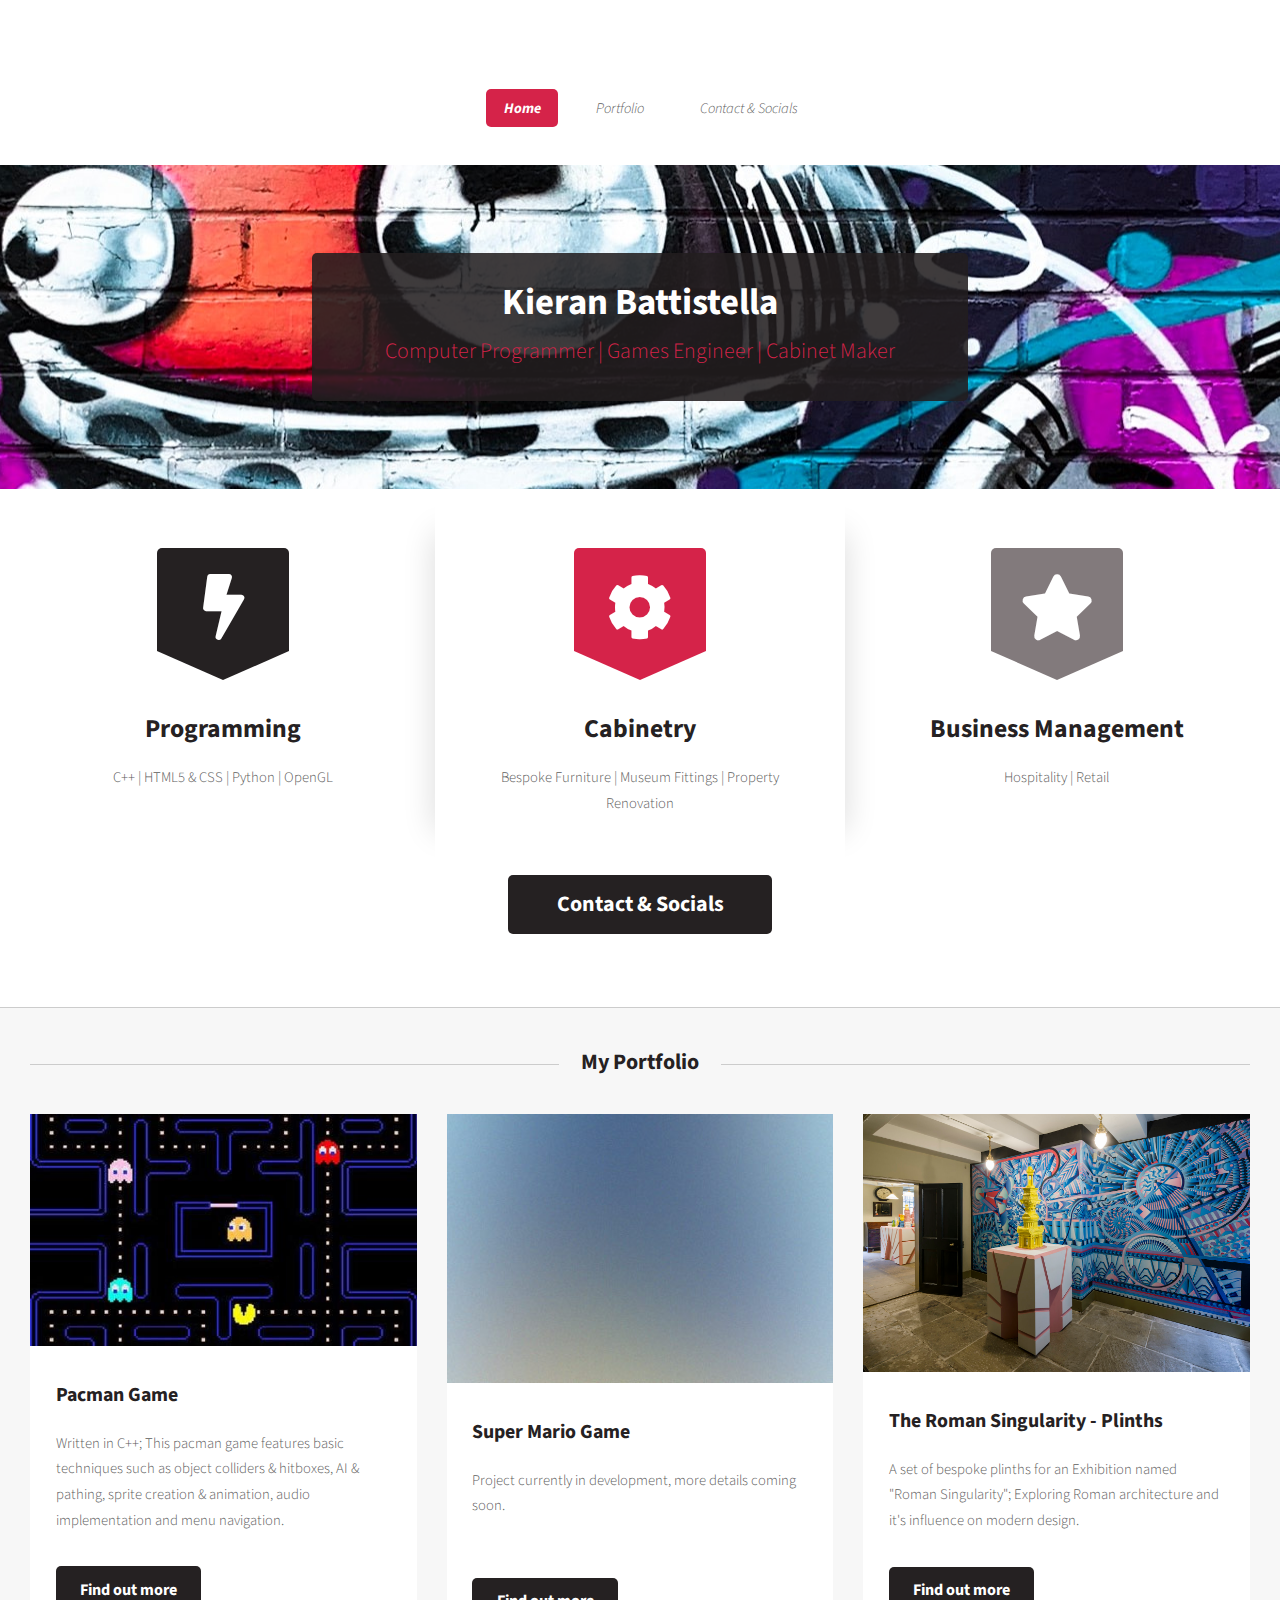
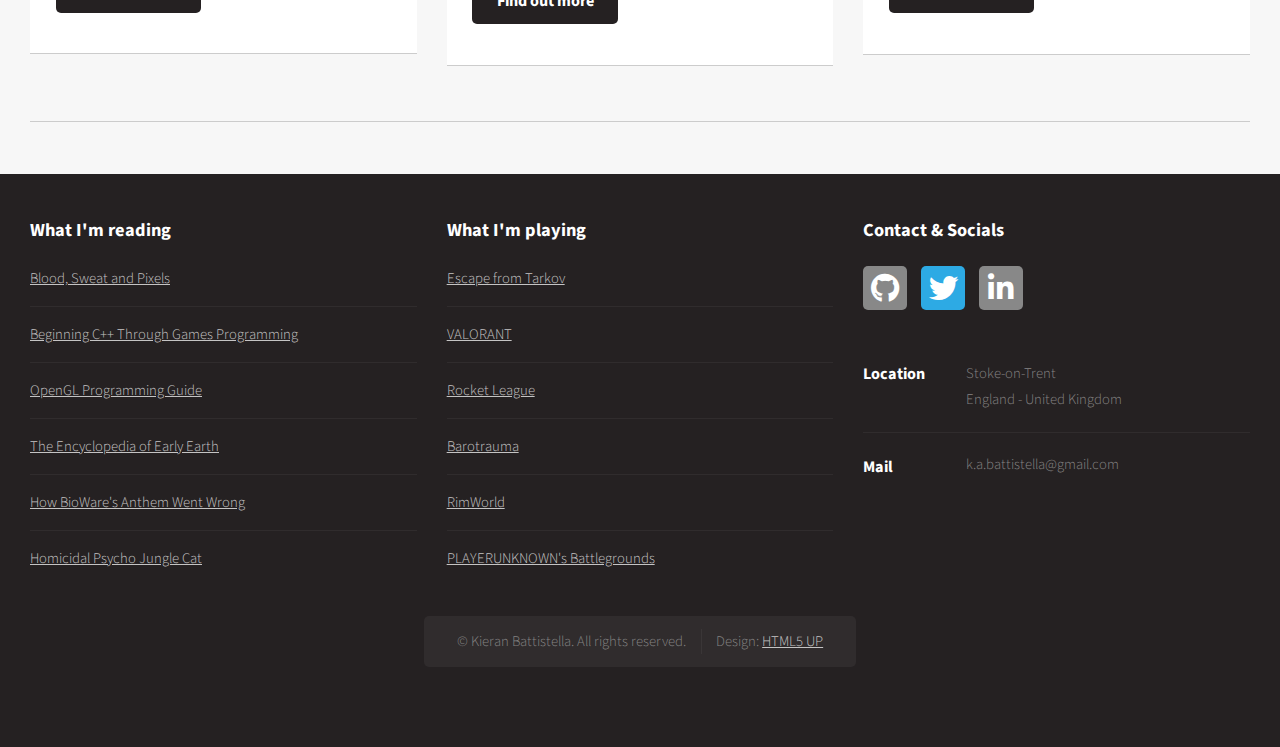
==== commit bafa9202: "Update index.html" ====
--- a/index.html
+++ b/index.html
@@ -28,6 +28,7 @@
 									<a href="#portfolio link">Portfolio</a>
 									<ul>
 										<li><a href="pacman.html">Pacman Game - C++</a></li>
+										<li><a href="mario.html">Super Mario Game</a></li>
 										<li><a href="romansingularity.html">The Roman Singularity - Plinths</a></li>
 										<li>
 											<a href="#">Other Cabinetry Endeavours</a>
@@ -47,7 +48,7 @@
 						<section id="banner">
 							<header>
 								<h2>Kieran Battistella</h2>
-								<p>Computer Programmer | Cabinet Maker | Games Engineer</p>
+								<p>Computer Programmer | Games Engineer | Cabinet Maker</p>
 							</header>
 						</section>
 
@@ -113,6 +114,23 @@
 													<footer>
 														<ul class="actions">
 															<li><a href="pacman.html" class="button alt">Find out more</a></li>
+														</ul>
+													</footer>
+												</section>
+											</div>
+											<div class="col-4 col-6-medium col-12-small">
+												<section class="box">
+													<a href="mario.html" class="image featured"><img src="images/pic04.jpg" alt="" /></a>
+													<header>
+														<h3>Super Mario Game</h3>
+													</header>
+													<p>
+														Project currently in development, more details coming soon.<br>
+														<br>
+													</p>
+													<footer>
+														<ul class="actions">
+															<li><a href="mario.html" class="button alt">Find out more</a></li>
 														</ul>
 													</footer>
 												</section>
@@ -131,23 +149,7 @@
 													</footer>
 												</section>
 											</div>
-											<div class="col-4 col-6-medium col-12-small">
-												<section class="box">
-													<a href="wardrobe1.html" class="image featured"><img src="images/pic04.jpg" alt="" /></a>
-													<header>
-														<h3>Free Standing Wardrobe</h3>
-													</header>
-													<p>
-														Made using dark grey "Valchromat", an MDF derivitive that uses dye to add colour to a usually standard board material. Drawers from Birch Plywood, feet from Oak.<br>
-														<br>
-													</p>
-													<footer>
-														<ul class="actions">
-															<li><a href="wardrobe1.html" class="button alt">Find out more</a></li>
-														</ul>
-													</footer>
-												</section>
-											</div>
+											
 										</div>
 									</section>
 
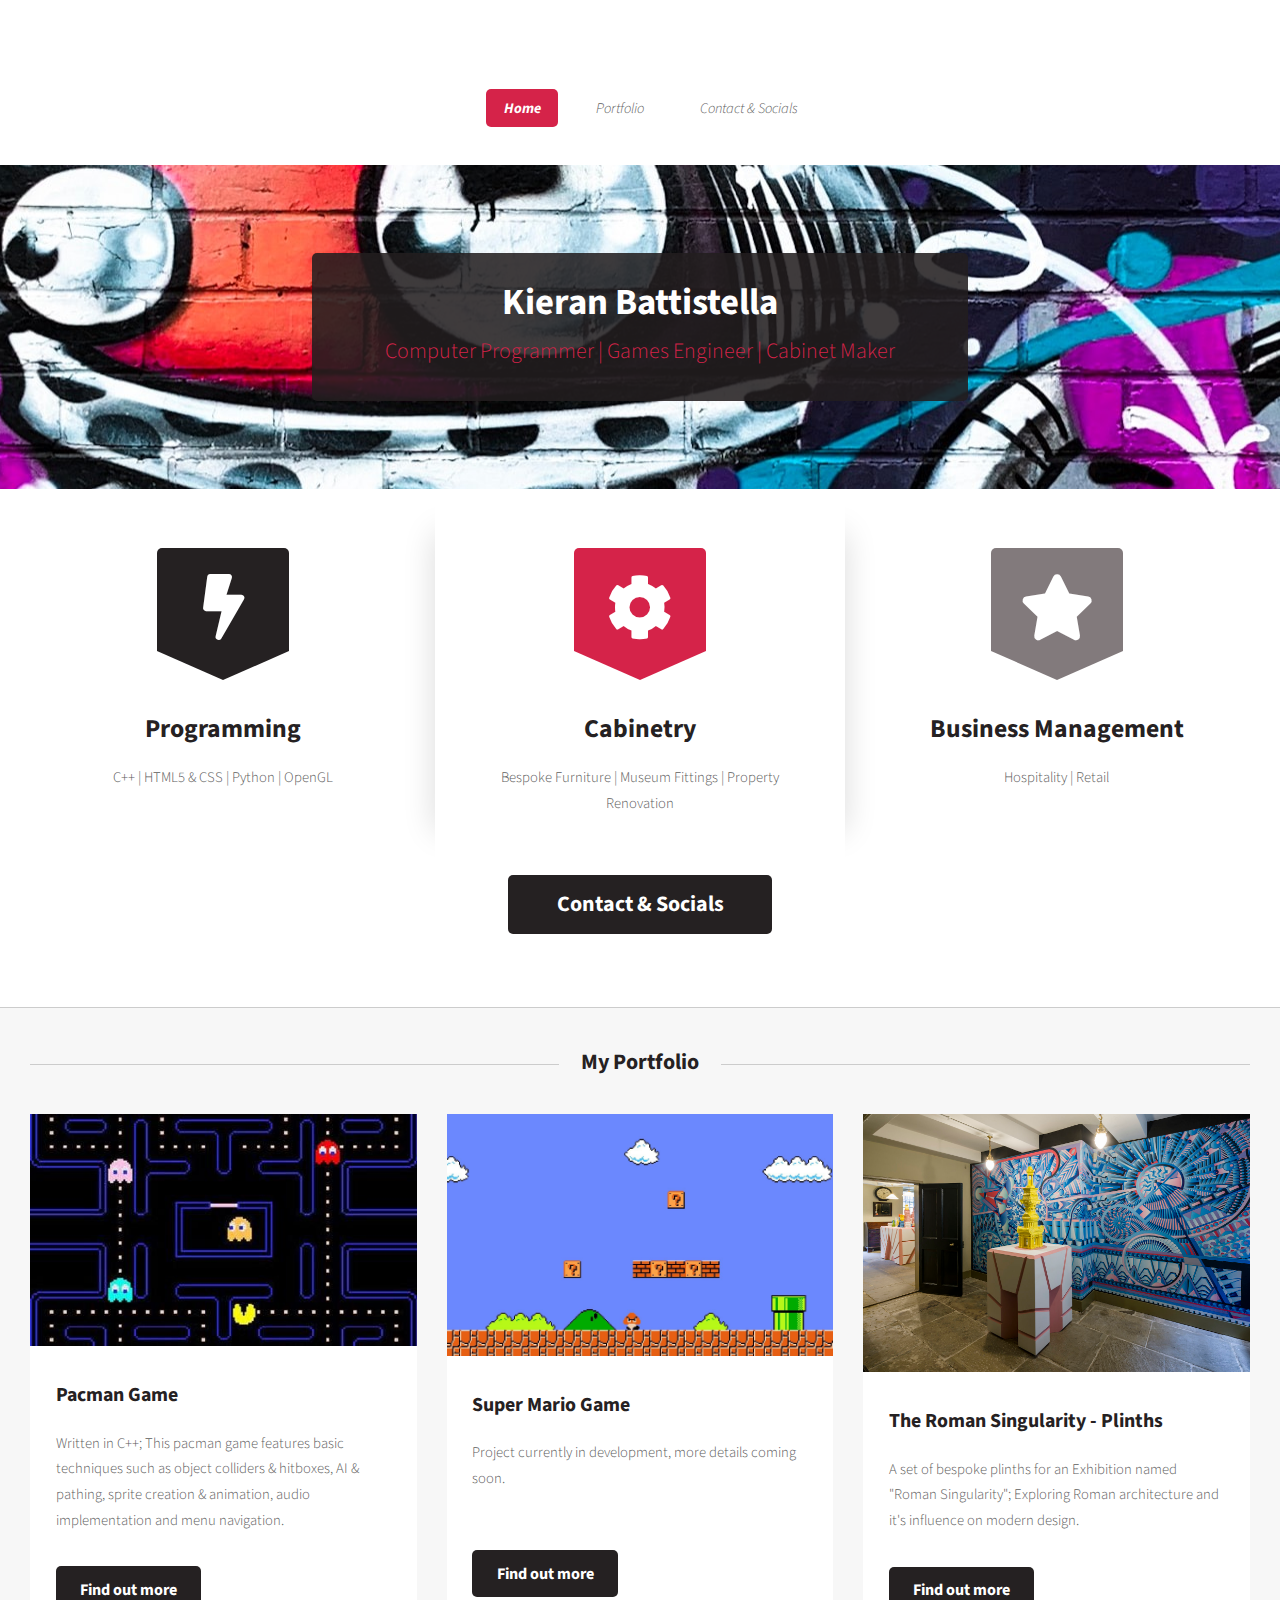
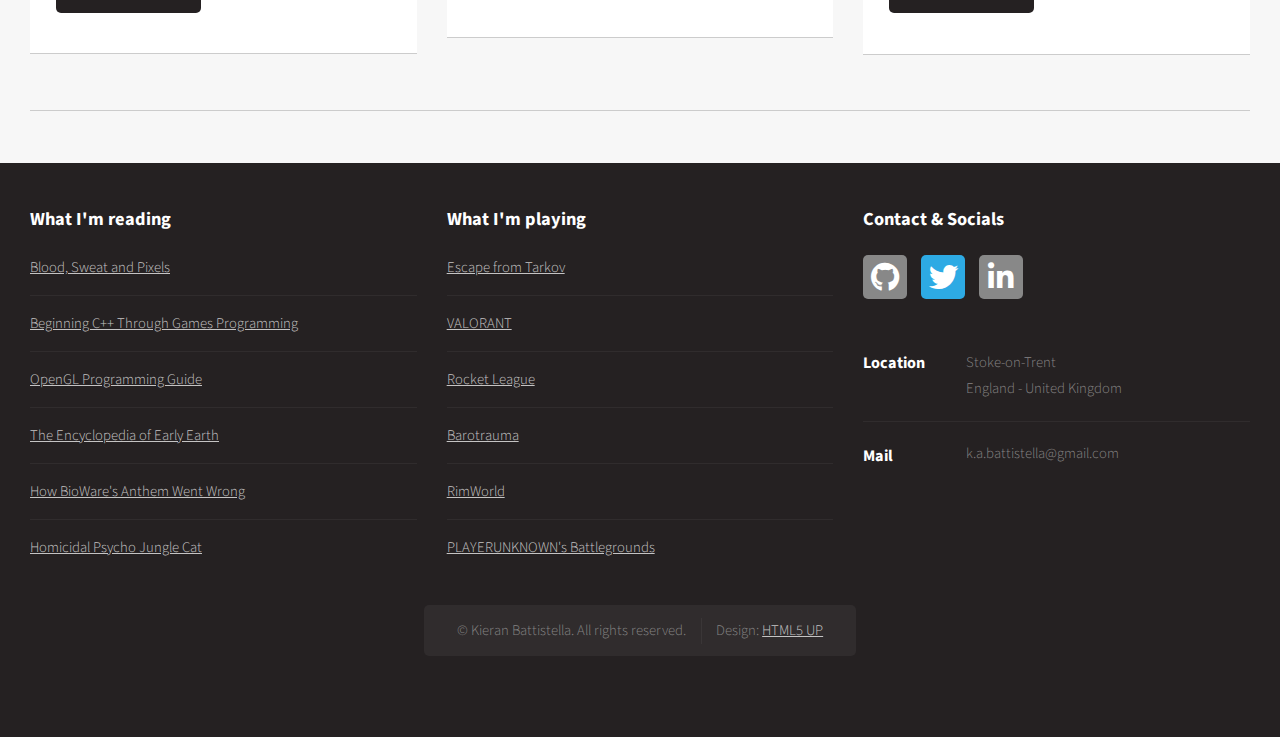
==== commit f9d22d6a: "Update index.html" ====
--- a/index.html
+++ b/index.html
@@ -120,7 +120,7 @@
 											</div>
 											<div class="col-4 col-6-medium col-12-small">
 												<section class="box">
-													<a href="mario.html" class="image featured"><img src="images/pic04.jpg" alt="" /></a>
+													<a href="mario.html" class="image featured"><img src="images/mariotemp.jpg" alt="" /></a>
 													<header>
 														<h3>Super Mario Game</h3>
 													</header>
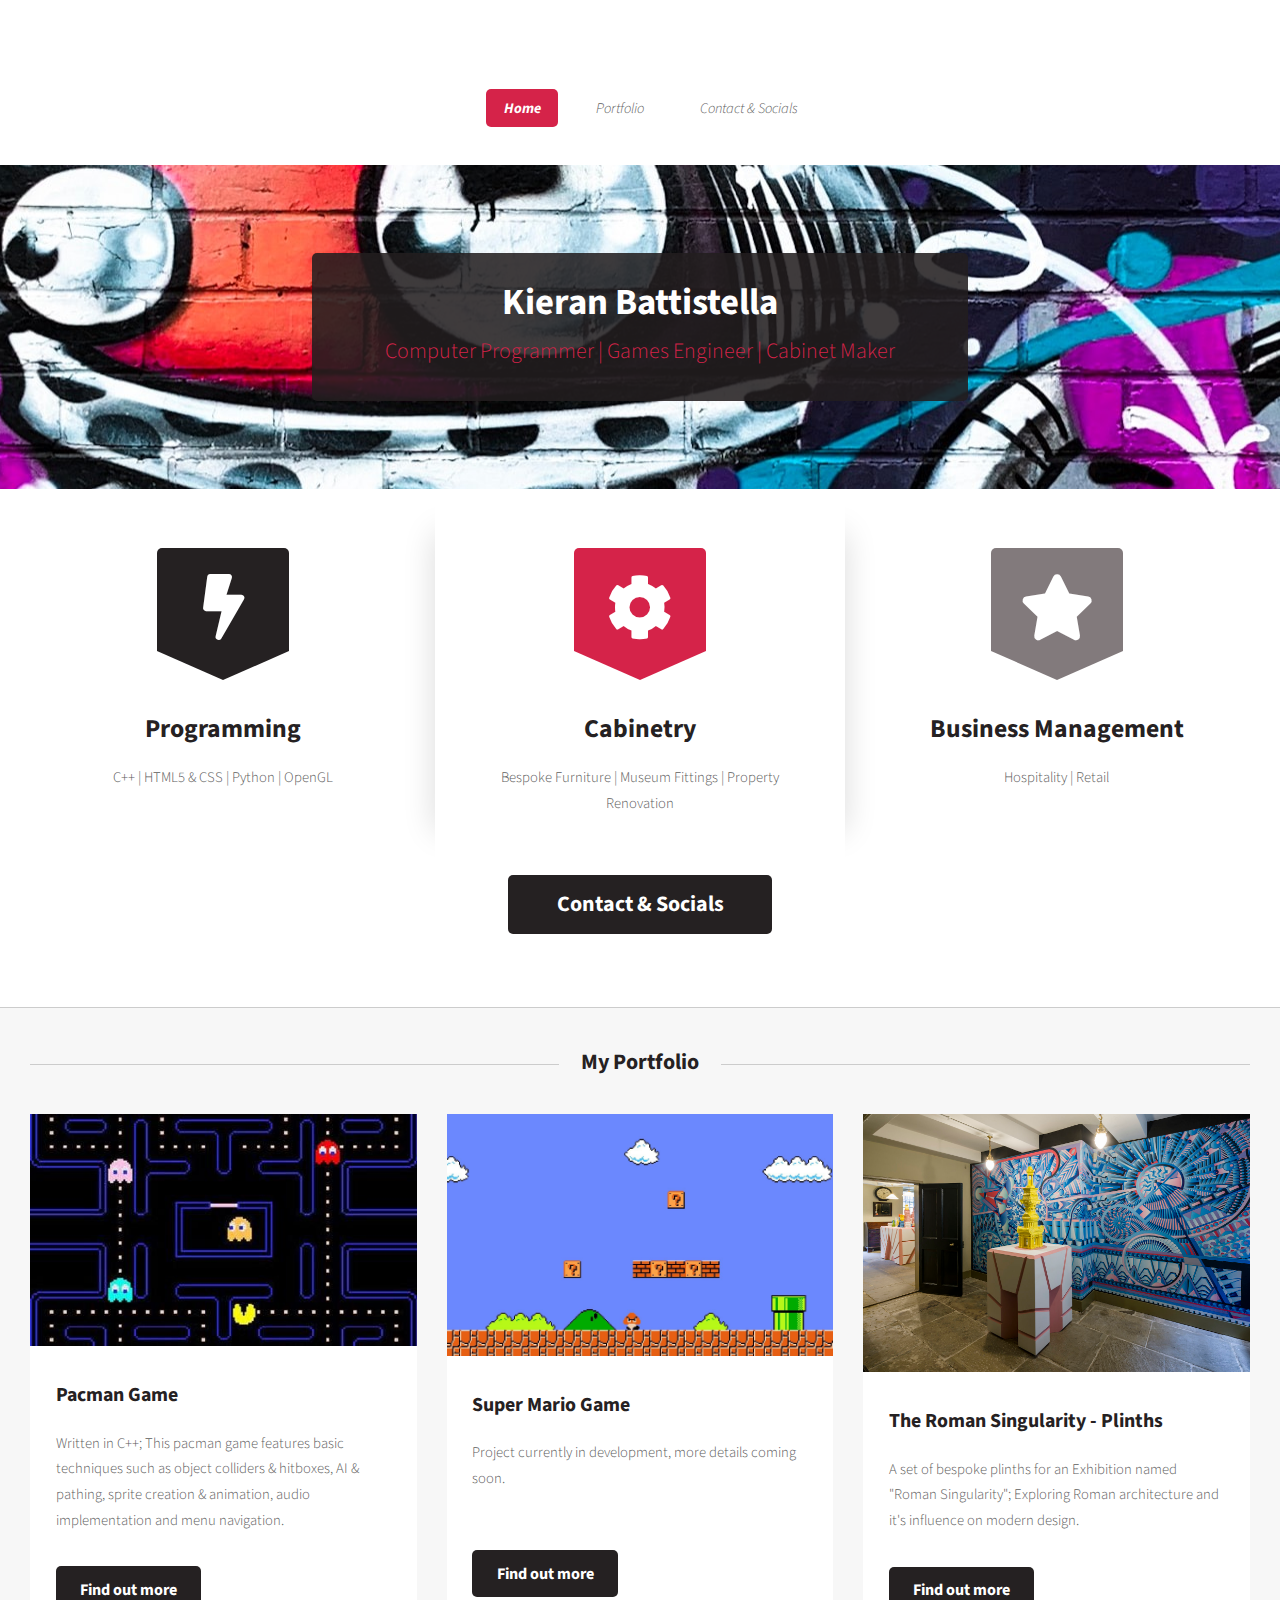
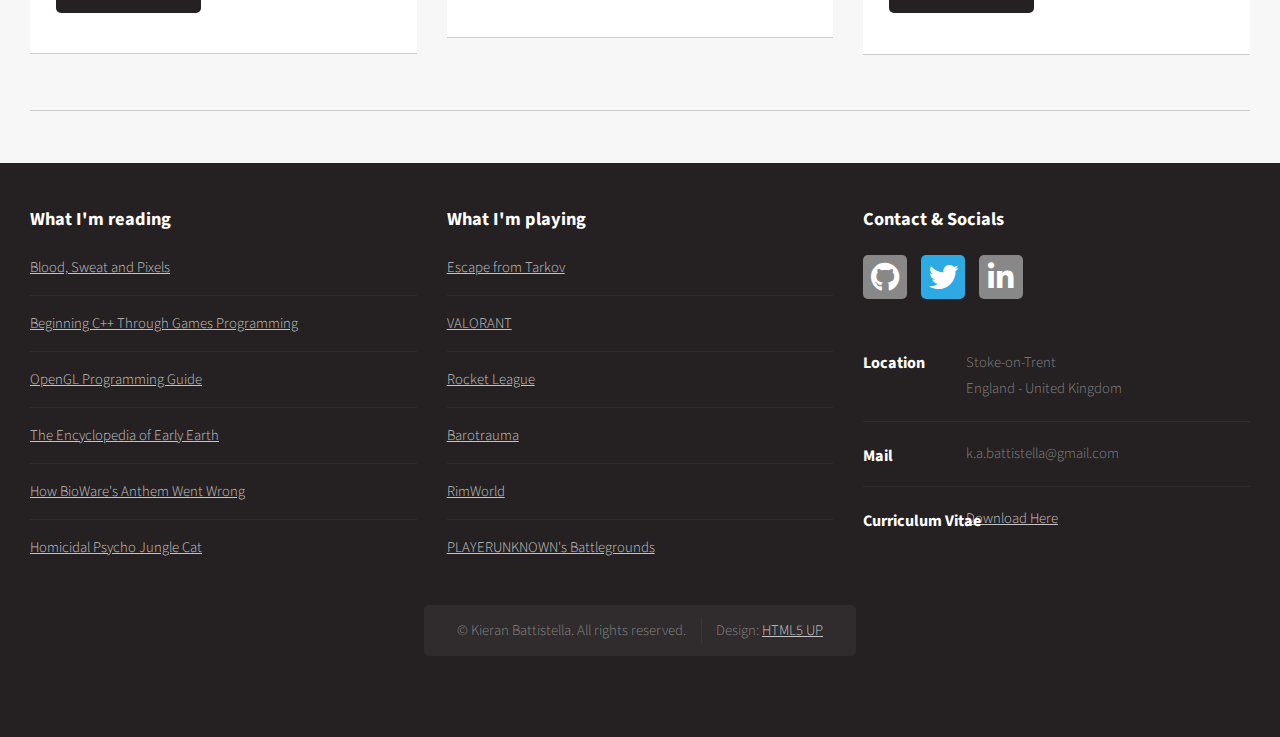
==== commit bd3d27e9: "Update index.html" ====
--- a/index.html
+++ b/index.html
@@ -225,6 +225,12 @@
 											<h3>Mail</h3>
 											<p>k.a.battistella@gmail.com</p>
 										</li>
+										<li>
+											<h3>Curriculum Vitae</h3>
+											<p>
+												<a href="/assets/kieranbattistella2021.pdf" download>Download Here</a>
+											</p>
+										</li>
 									</ul>
 								</section>
 							</div>
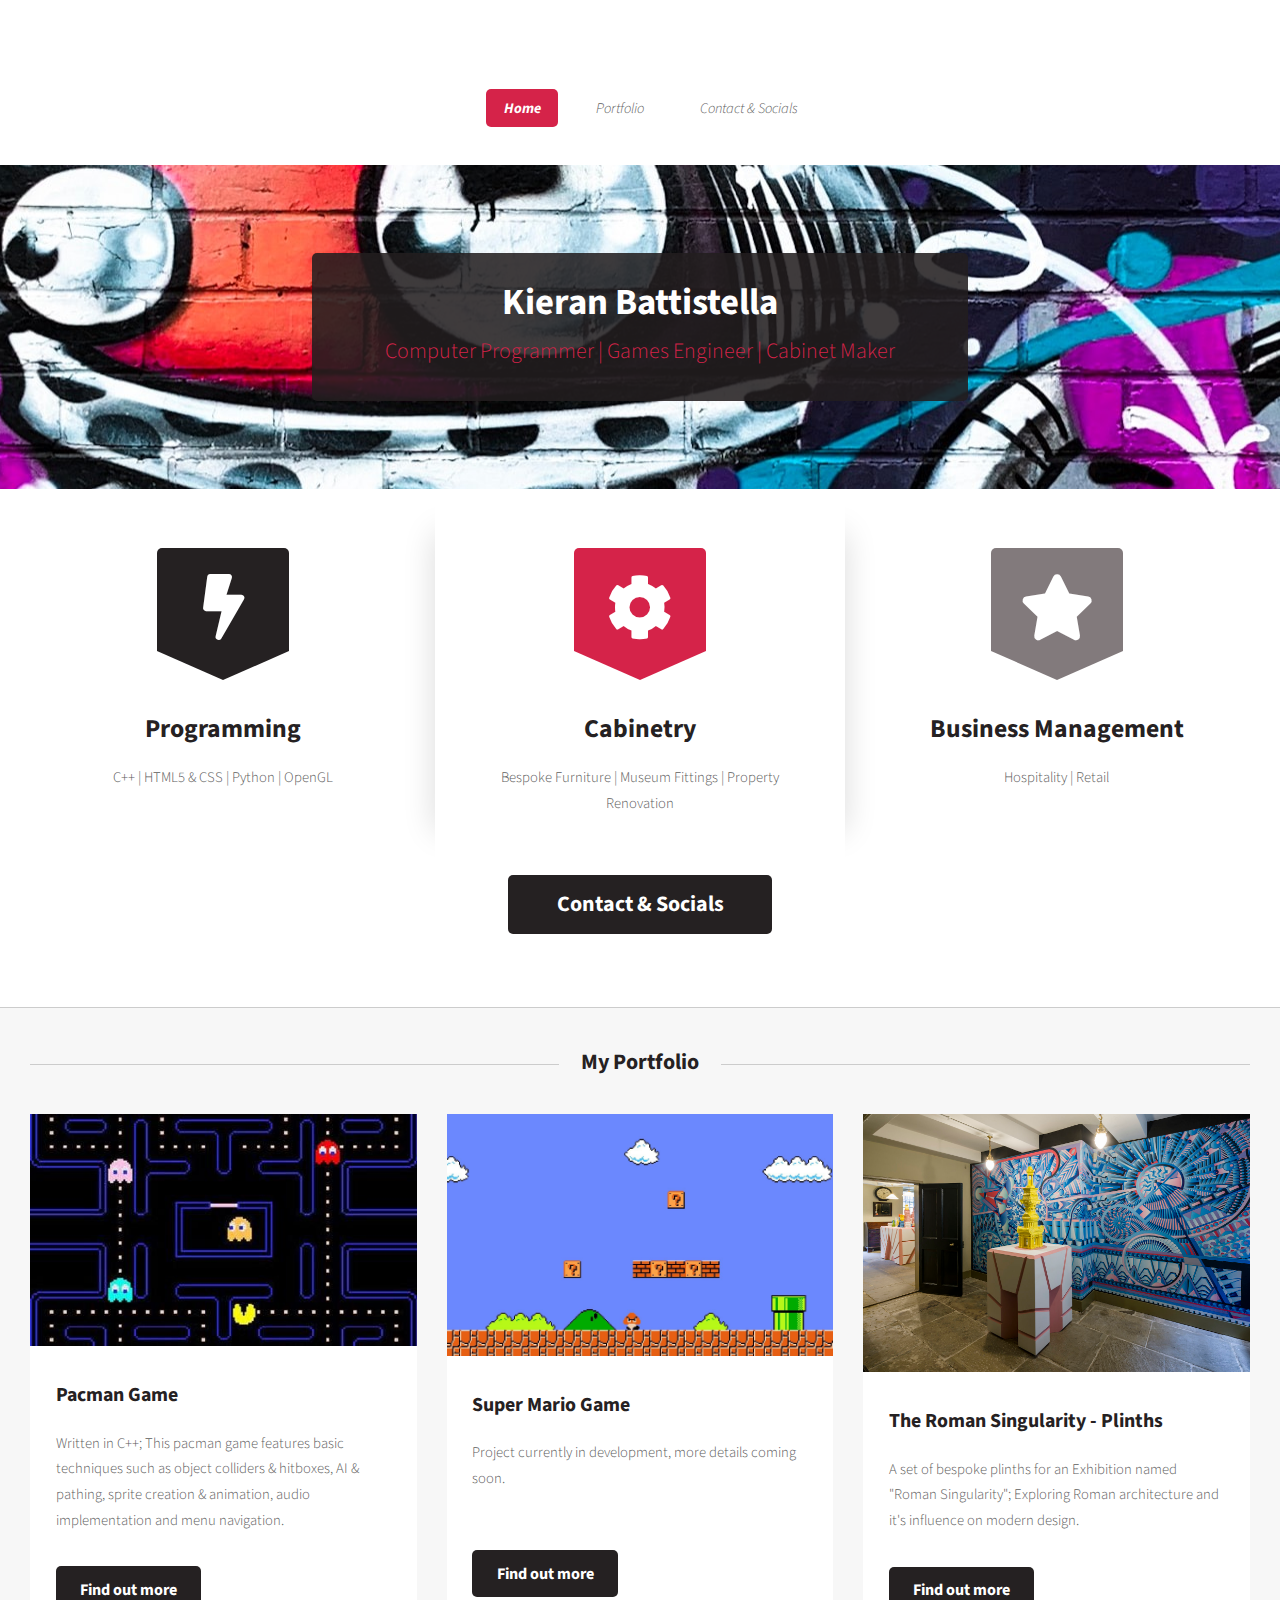
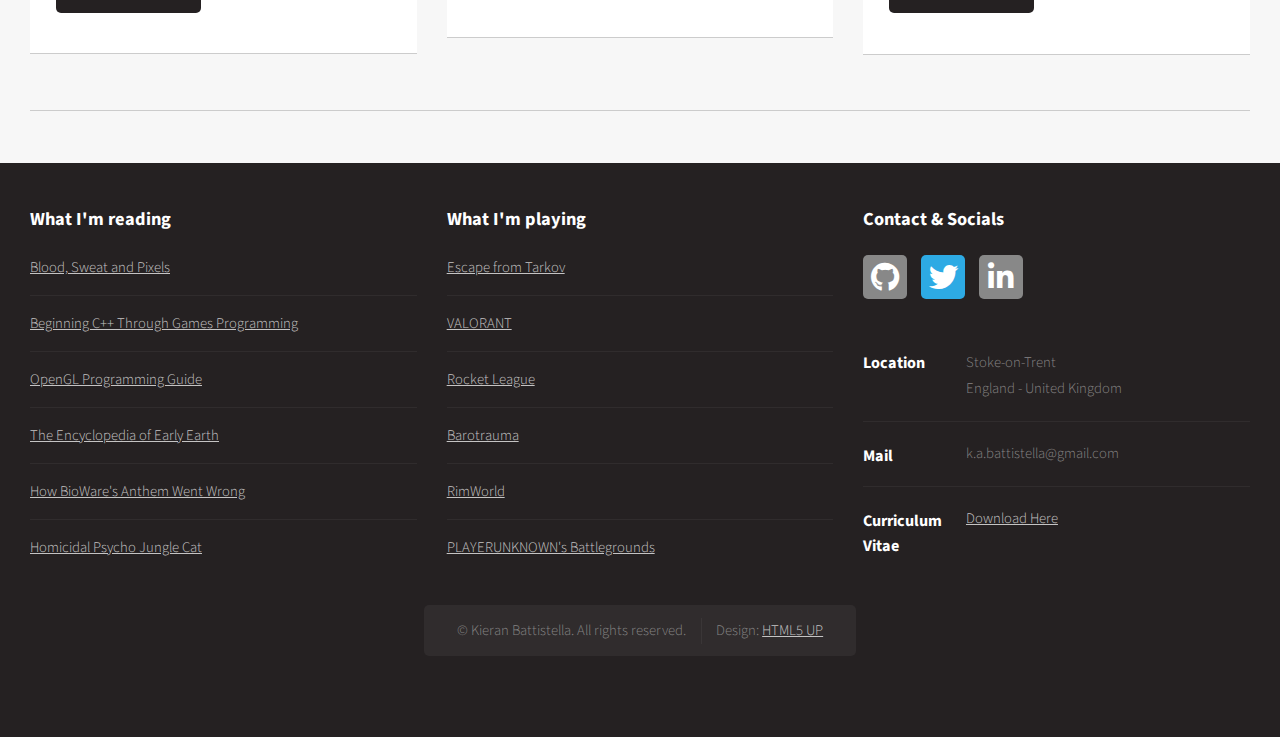
==== commit 887d4304: "Update index.html" ====
--- a/index.html
+++ b/index.html
@@ -226,7 +226,7 @@
 											<p>k.a.battistella@gmail.com</p>
 										</li>
 										<li>
-											<h3>Curriculum Vitae</h3>
+											<h3>Curriculum <br>Vitae</h3>
 											<p>
 												<a href="/assets/kieranbattistella2021.pdf" download>Download Here</a>
 											</p>
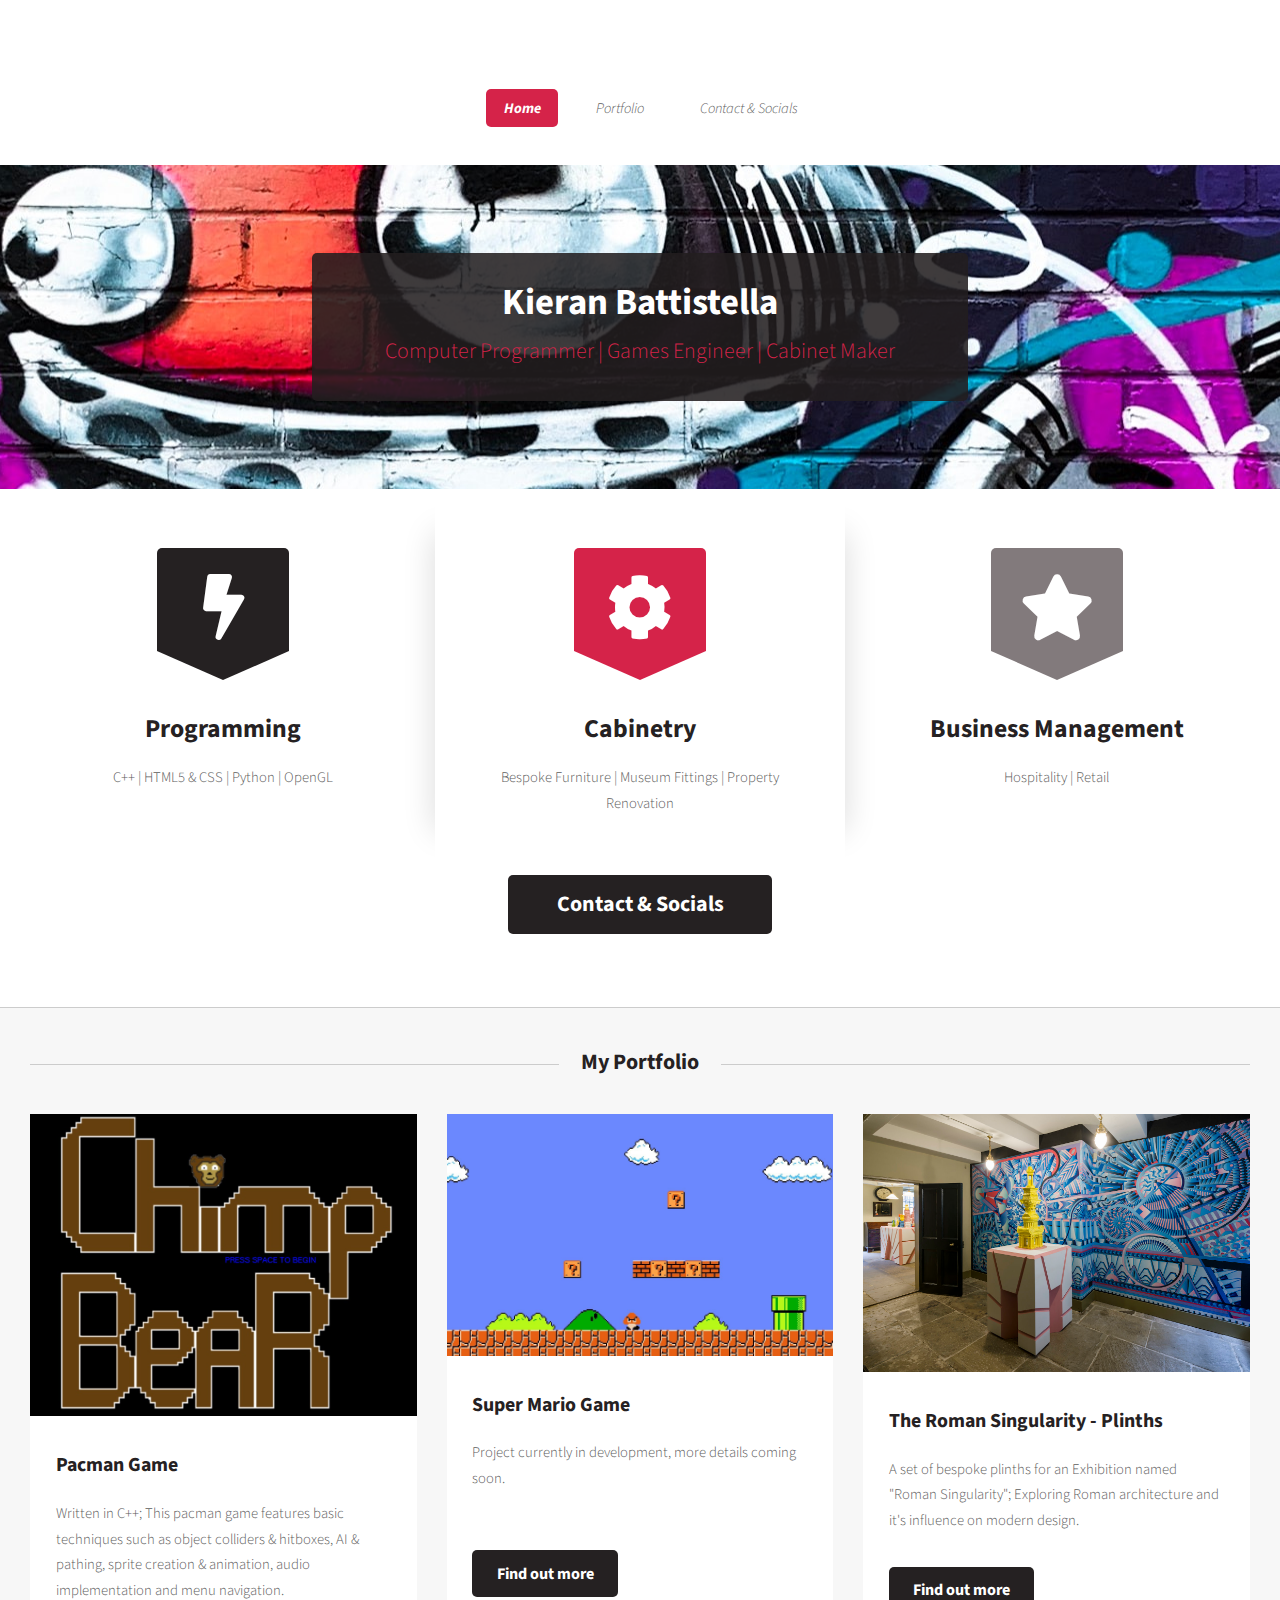
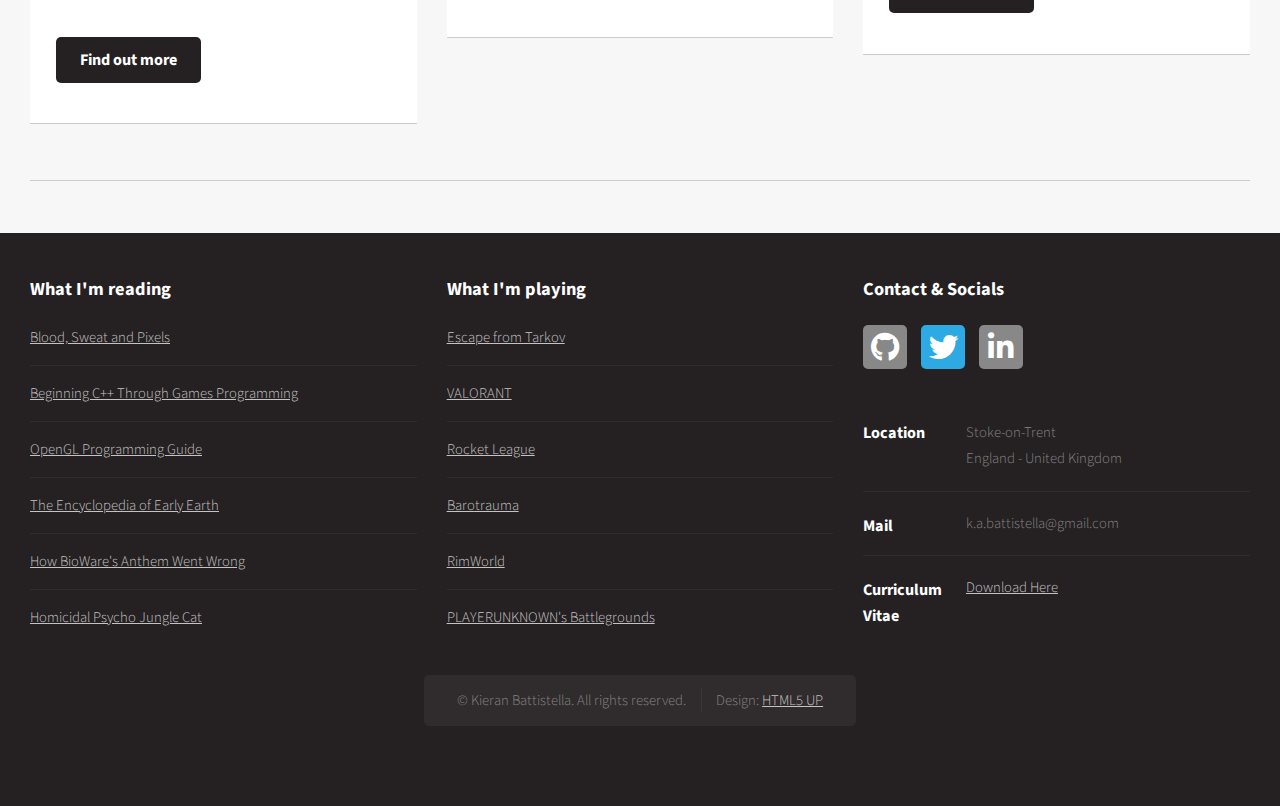
==== commit be35096c: "Update index.html" ====
--- a/index.html
+++ b/index.html
@@ -30,14 +30,6 @@
 										<li><a href="pacman.html">Pacman Game - C++</a></li>
 										<li><a href="mario.html">Super Mario Game</a></li>
 										<li><a href="romansingularity.html">The Roman Singularity - Plinths</a></li>
-										<li>
-											<a href="#">Other Cabinetry Endeavours</a>
-											<ul>
-												<li><a href="kitchensolution.html">Kitchen Solution</a></li>
-												<li><a href="wardrobe1.html">Free-standing Wardrobe</a></li>
-												<li><a href="workstation.html">Workstation Solution</a></li>
-											</ul>
-										</li>
 									</ul>
 								</li>
 								<li><a href="#contact link">Contact & Socials</a></li>
@@ -106,7 +98,7 @@
 										<div class="row">
 											<div class="col-4 col-6-medium col-12-small">
 												<section class="box">
-													<a href="pacman.html" class="image featured"><img src="images/pacmantemp.jpg" alt="" /></a>
+													<a href="pacman.html" class="image featured"><img src="images/chimpbear.jpg" alt="" /></a>
 													<header>
 														<h3>Pacman Game</h3>
 													</header>
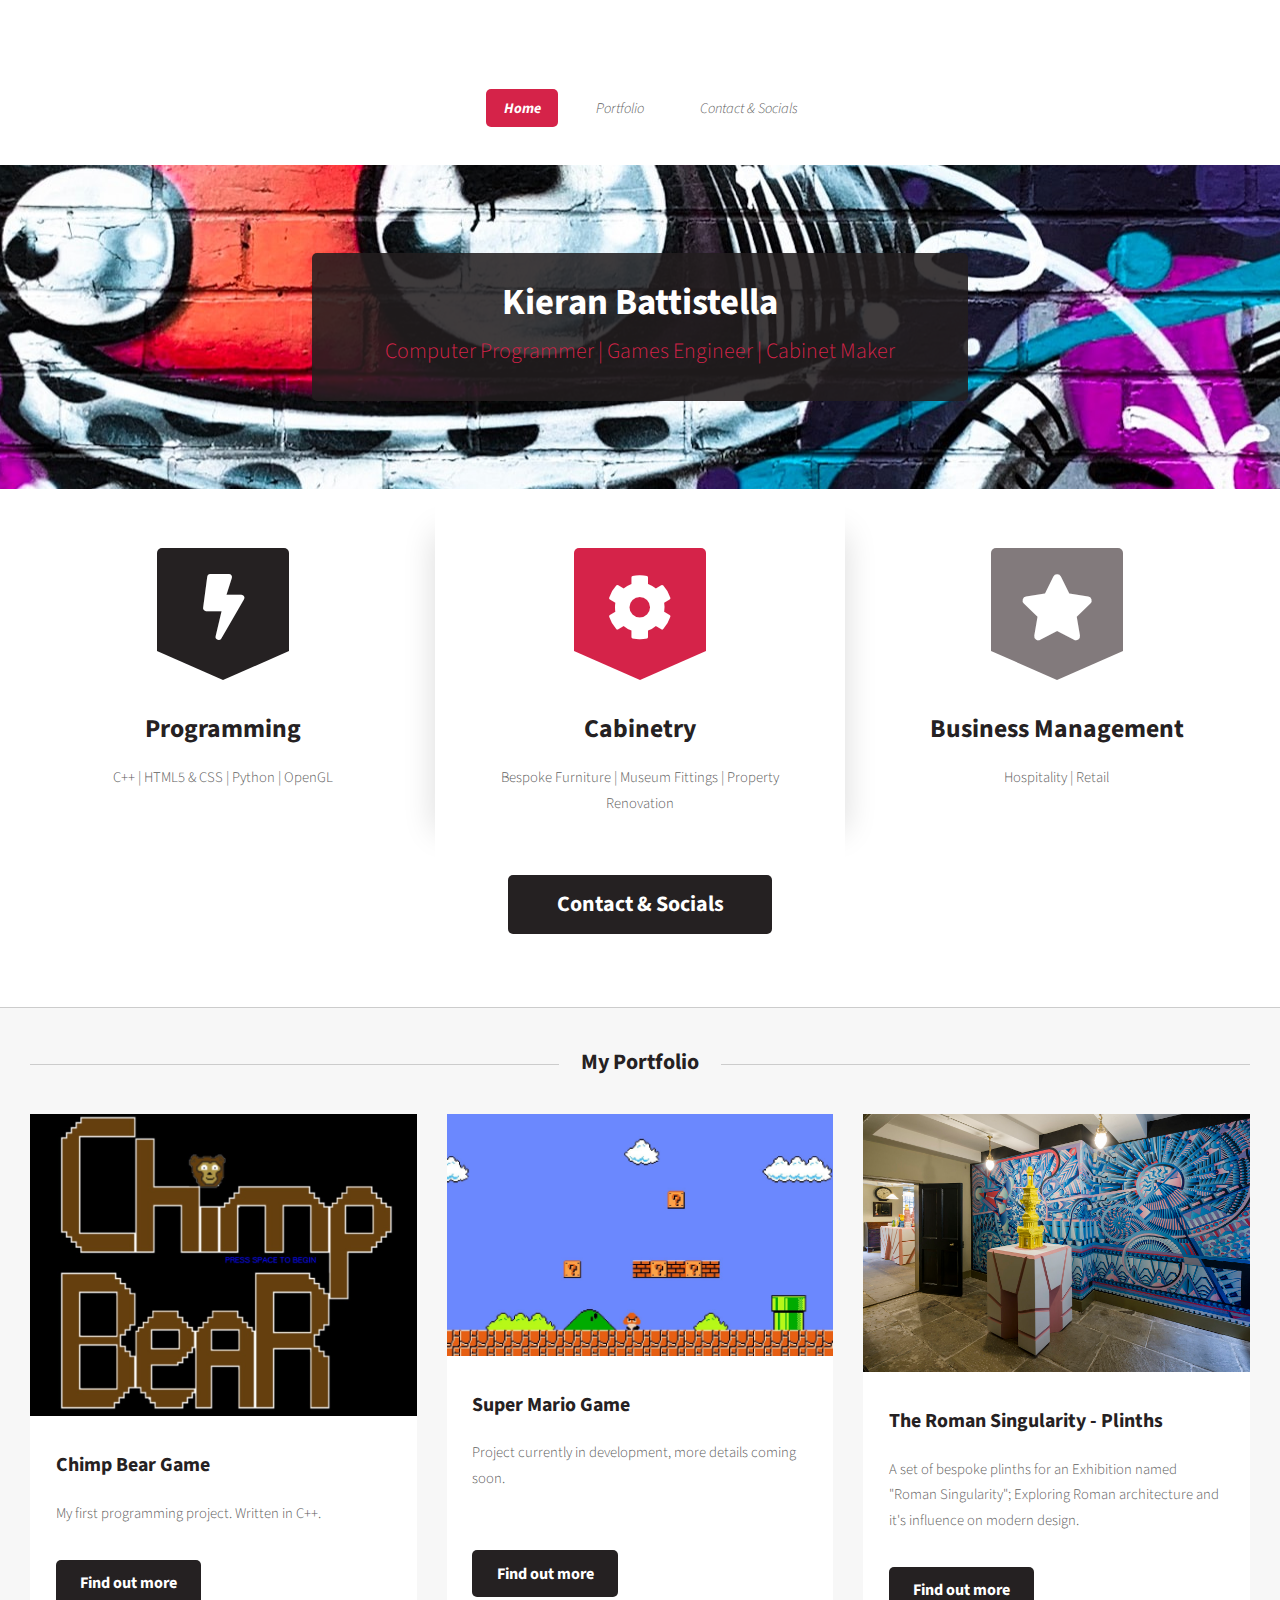
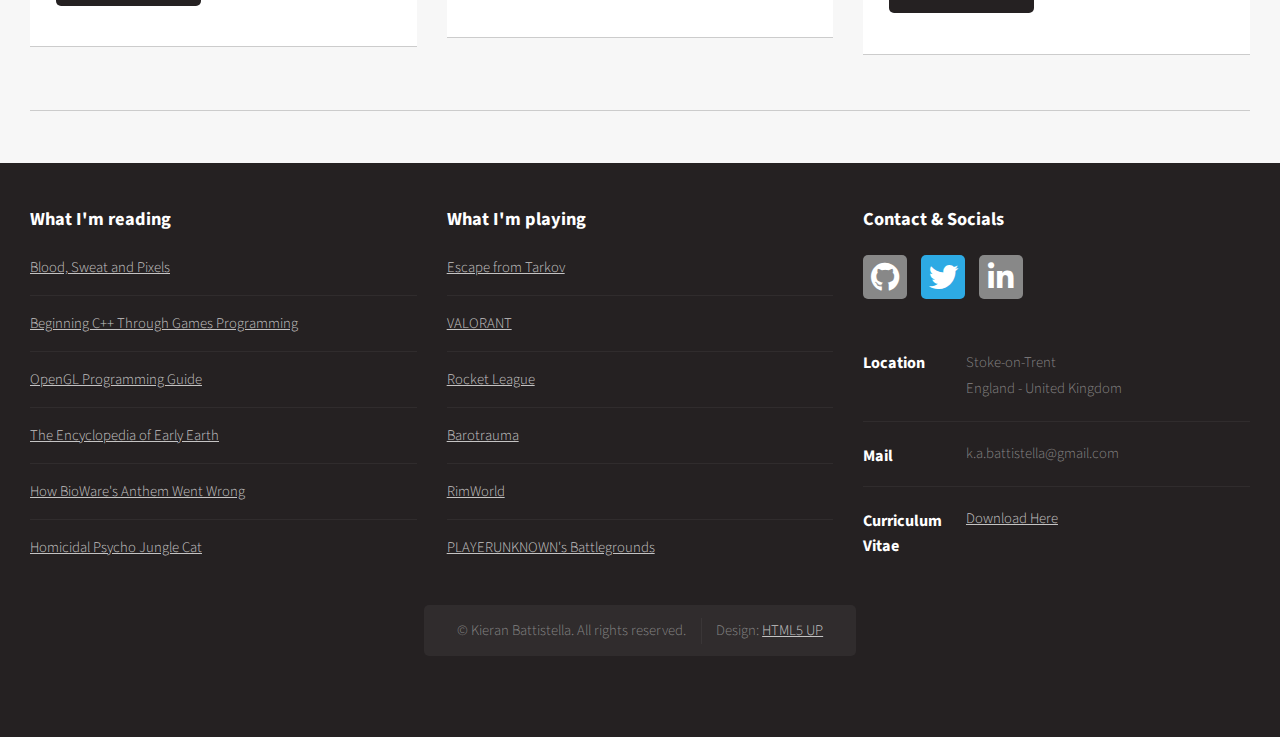
==== commit 0ed904c0: "Update index.html" ====
--- a/index.html
+++ b/index.html
@@ -100,9 +100,9 @@
 												<section class="box">
 													<a href="pacman.html" class="image featured"><img src="images/chimpbear.jpg" alt="" /></a>
 													<header>
-														<h3>Pacman Game</h3>
+														<h3>Chimp Bear Game</h3>
 													</header>
-													<p>Written in C++; This pacman game features basic techniques such as object colliders & hitboxes, AI & pathing, sprite creation & animation, audio implementation and menu navigation.</p>
+													<p>My first programming project. Written in C++. </p>
 													<footer>
 														<ul class="actions">
 															<li><a href="pacman.html" class="button alt">Find out more</a></li>
